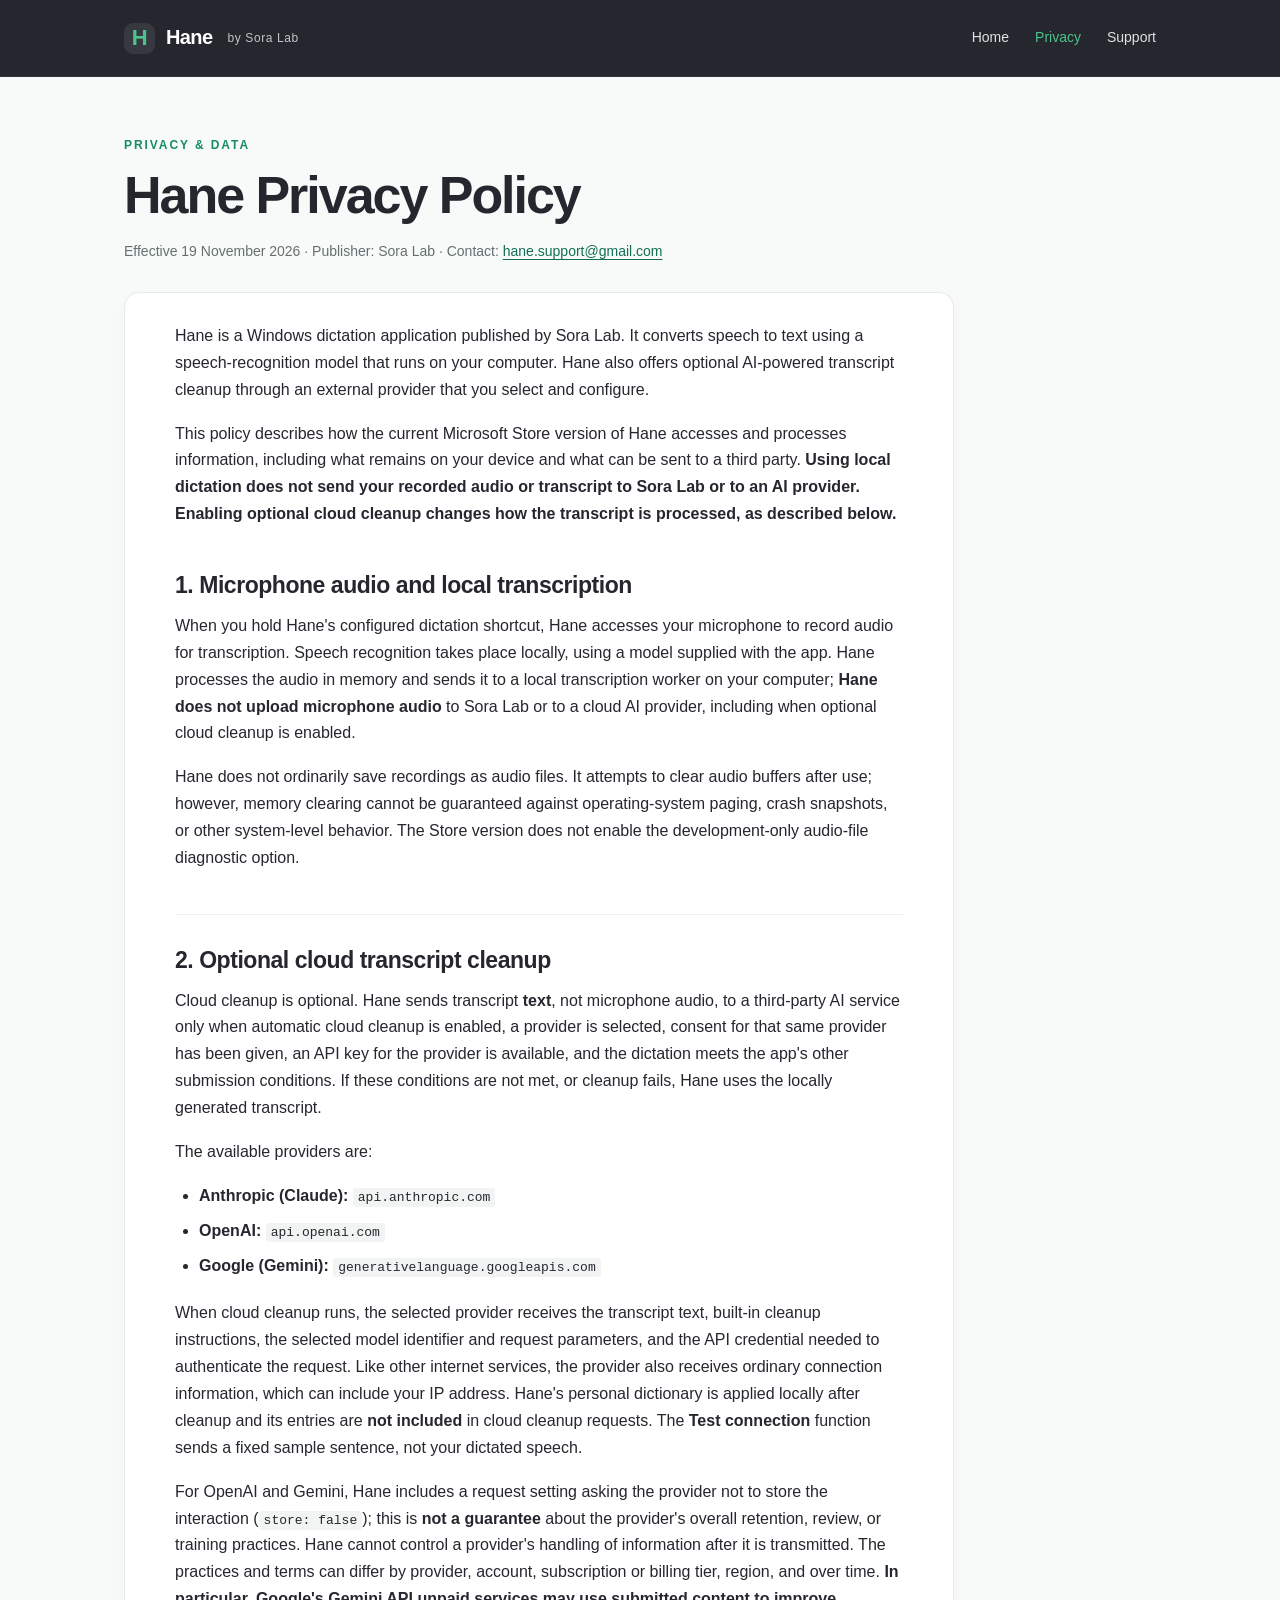
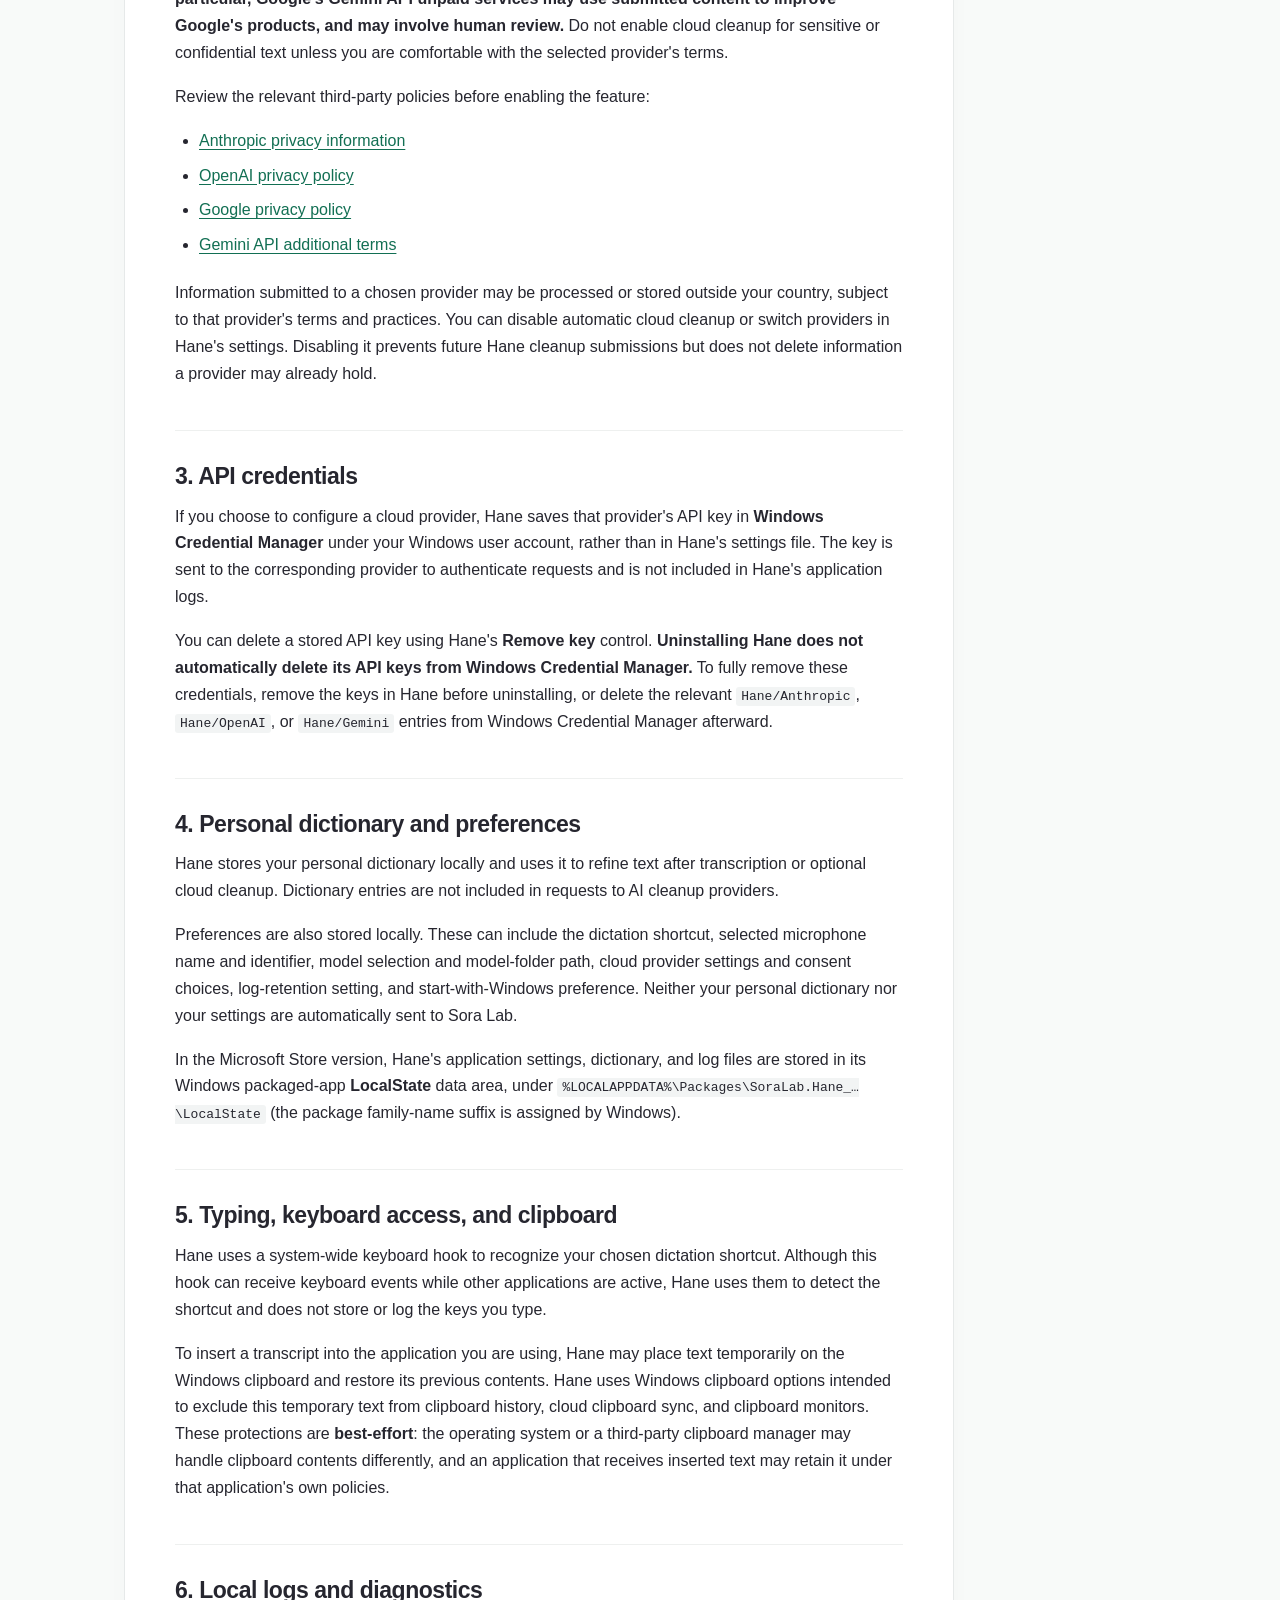
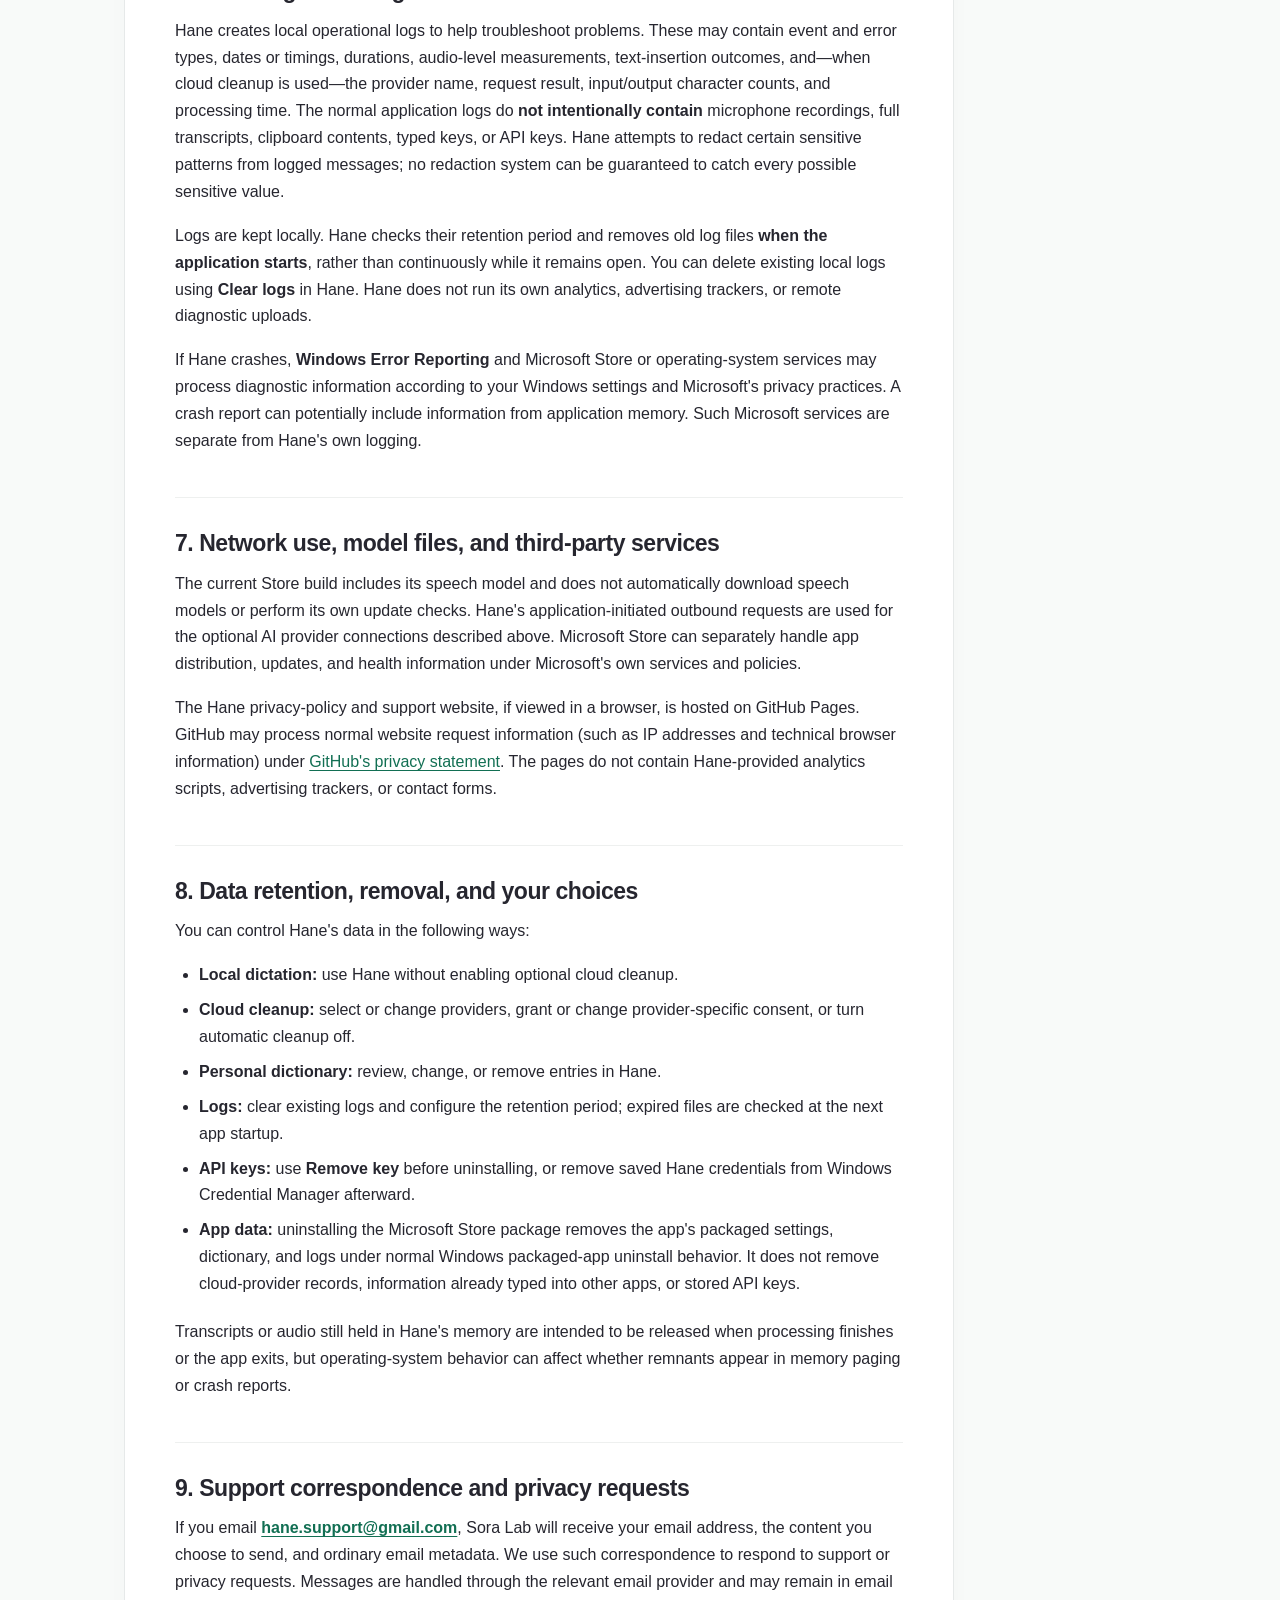
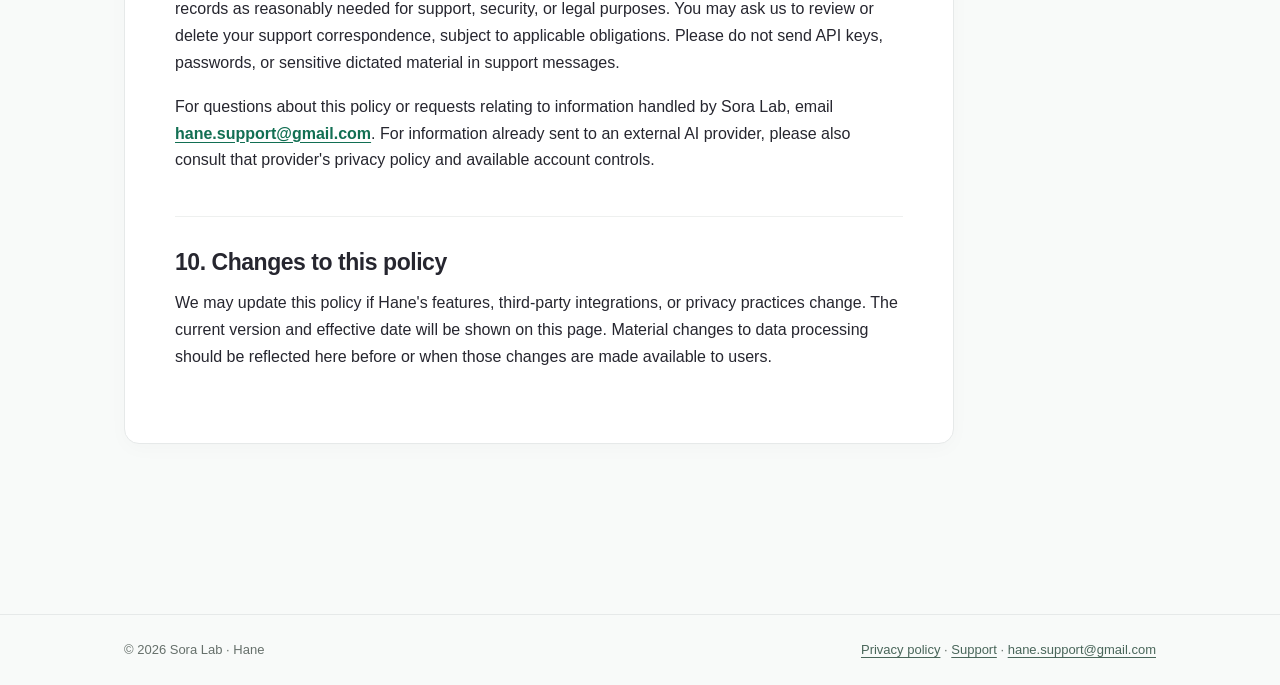
==== privacy.html @ 748e321e "Add files via upload" ====
<!doctype html>
<html lang="en"><head><meta charset="utf-8"><meta name="viewport" content="width=device-width,initial-scale=1"><meta name="description" content="How Hane processes microphone audio, optional cloud cleanup, local data, credentials, diagnostics, and your privacy choices."><meta name="theme-color" content="#26262f"><meta name="color-scheme" content="light"><title>Privacy Policy · Hane by Sora Lab</title><link rel="stylesheet" href="style.css"></head>
<body><a class="sr-only" href="#main" style="position:absolute;left:-10000px">Skip to content</a><header class="site-header"><nav class="nav" aria-label="Main navigation"><a class="brand" href="index.html"><span class="brand-mark" aria-hidden="true">H</span>Hane <span class="brand-sub">by Sora Lab</span></a><div class="links"><a href="index.html" >Home</a><a href="privacy.html" aria-current="page">Privacy</a><a href="support.html" >Support</a></div></nav></header><main class="shell" id="main"><div class="article-header"><div class="eyebrow">Privacy &amp; data</div><h1>Hane Privacy Policy</h1><p class="metadata">Effective 19 November 2026 · Publisher: Sora Lab · Contact: <a href="mailto:hane.support@gmail.com">hane.support@gmail.com</a></p></div><article class="article"><p>Hane is a Windows dictation application published by Sora Lab. It converts speech to text using a speech-recognition model that runs on your computer. Hane also offers optional AI-powered transcript cleanup through an external provider that you select and configure.</p>
<p>This policy describes how the current Microsoft Store version of Hane accesses and processes information, including what remains on your device and what can be sent to a third party. <strong>Using local dictation does not send your recorded audio or transcript to Sora Lab or to an AI provider. Enabling optional cloud cleanup changes how the transcript is processed, as described below.</strong></p>
<h2 id="1-microphone-audio-and-local-transcription">1. Microphone audio and local transcription</h2>
<p>When you hold Hane's configured dictation shortcut, Hane accesses your microphone to record audio for transcription. Speech recognition takes place locally, using a model supplied with the app. Hane processes the audio in memory and sends it to a local transcription worker on your computer; <strong>Hane does not upload microphone audio</strong> to Sora Lab or to a cloud AI provider, including when optional cloud cleanup is enabled.</p>
<p>Hane does not ordinarily save recordings as audio files. It attempts to clear audio buffers after use; however, memory clearing cannot be guaranteed against operating-system paging, crash snapshots, or other system-level behavior. The Store version does not enable the development-only audio-file diagnostic option.</p>
<h2 id="2-optional-cloud-transcript-cleanup">2. Optional cloud transcript cleanup</h2>
<p>Cloud cleanup is optional. Hane sends transcript <strong>text</strong>, not microphone audio, to a third-party AI service only when automatic cloud cleanup is enabled, a provider is selected, consent for that same provider has been given, an API key for the provider is available, and the dictation meets the app's other submission conditions. If these conditions are not met, or cleanup fails, Hane uses the locally generated transcript.</p>
<p>The available providers are:</p>
<ul>
<li><strong>Anthropic (Claude):</strong> <code>api.anthropic.com</code></li>
<li><strong>OpenAI:</strong> <code>api.openai.com</code></li>
<li><strong>Google (Gemini):</strong> <code>generativelanguage.googleapis.com</code></li>
</ul>
<p>When cloud cleanup runs, the selected provider receives the transcript text, built-in cleanup instructions, the selected model identifier and request parameters, and the API credential needed to authenticate the request. Like other internet services, the provider also receives ordinary connection information, which can include your IP address. Hane's personal dictionary is applied locally after cleanup and its entries are <strong>not included</strong> in cloud cleanup requests. The <strong>Test connection</strong> function sends a fixed sample sentence, not your dictated speech.</p>
<p>For OpenAI and Gemini, Hane includes a request setting asking the provider not to store the interaction (<code>store: false</code>); this is <strong>not a guarantee</strong> about the provider's overall retention, review, or training practices. Hane cannot control a provider's handling of information after it is transmitted. The practices and terms can differ by provider, account, subscription or billing tier, region, and over time. <strong>In particular, Google's Gemini API unpaid services may use submitted content to improve Google's products, and may involve human review.</strong> Do not enable cloud cleanup for sensitive or confidential text unless you are comfortable with the selected provider's terms.</p>
<p>Review the relevant third-party policies before enabling the feature:</p>
<ul>
<li><a href="https://www.anthropic.com/legal/privacy">Anthropic privacy information</a></li>
<li><a href="https://openai.com/policies/privacy-policy/">OpenAI privacy policy</a></li>
<li><a href="https://policies.google.com/privacy">Google privacy policy</a></li>
<li><a href="https://ai.google.dev/gemini-api/terms">Gemini API additional terms</a></li>
</ul>
<p>Information submitted to a chosen provider may be processed or stored outside your country, subject to that provider's terms and practices. You can disable automatic cloud cleanup or switch providers in Hane's settings. Disabling it prevents future Hane cleanup submissions but does not delete information a provider may already hold.</p>
<h2 id="3-api-credentials">3. API credentials</h2>
<p>If you choose to configure a cloud provider, Hane saves that provider's API key in <strong>Windows Credential Manager</strong> under your Windows user account, rather than in Hane's settings file. The key is sent to the corresponding provider to authenticate requests and is not included in Hane's application logs.</p>
<p>You can delete a stored API key using Hane's <strong>Remove key</strong> control. <strong>Uninstalling Hane does not automatically delete its API keys from Windows Credential Manager.</strong> To fully remove these credentials, remove the keys in Hane before uninstalling, or delete the relevant <code>Hane/Anthropic</code>, <code>Hane/OpenAI</code>, or <code>Hane/Gemini</code> entries from Windows Credential Manager afterward.</p>
<h2 id="4-personal-dictionary-and-preferences">4. Personal dictionary and preferences</h2>
<p>Hane stores your personal dictionary locally and uses it to refine text after transcription or optional cloud cleanup. Dictionary entries are not included in requests to AI cleanup providers.</p>
<p>Preferences are also stored locally. These can include the dictation shortcut, selected microphone name and identifier, model selection and model-folder path, cloud provider settings and consent choices, log-retention setting, and start-with-Windows preference. Neither your personal dictionary nor your settings are automatically sent to Sora Lab.</p>
<p>In the Microsoft Store version, Hane's application settings, dictionary, and log files are stored in its Windows packaged-app <strong>LocalState</strong> data area, under <code>%LOCALAPPDATA%\Packages\SoraLab.Hane_…\LocalState</code> (the package family-name suffix is assigned by Windows).</p>
<h2 id="5-typing-keyboard-access-and-clipboard">5. Typing, keyboard access, and clipboard</h2>
<p>Hane uses a system-wide keyboard hook to recognize your chosen dictation shortcut. Although this hook can receive keyboard events while other applications are active, Hane uses them to detect the shortcut and does not store or log the keys you type.</p>
<p>To insert a transcript into the application you are using, Hane may place text temporarily on the Windows clipboard and restore its previous contents. Hane uses Windows clipboard options intended to exclude this temporary text from clipboard history, cloud clipboard sync, and clipboard monitors. These protections are <strong>best-effort</strong>: the operating system or a third-party clipboard manager may handle clipboard contents differently, and an application that receives inserted text may retain it under that application's own policies.</p>
<h2 id="6-local-logs-and-diagnostics">6. Local logs and diagnostics</h2>
<p>Hane creates local operational logs to help troubleshoot problems. These may contain event and error types, dates or timings, durations, audio-level measurements, text-insertion outcomes, and—when cloud cleanup is used—the provider name, request result, input/output character counts, and processing time. The normal application logs do <strong>not intentionally contain</strong> microphone recordings, full transcripts, clipboard contents, typed keys, or API keys. Hane attempts to redact certain sensitive patterns from logged messages; no redaction system can be guaranteed to catch every possible sensitive value.</p>
<p>Logs are kept locally. Hane checks their retention period and removes old log files <strong>when the application starts</strong>, rather than continuously while it remains open. You can delete existing local logs using <strong>Clear logs</strong> in Hane. Hane does not run its own analytics, advertising trackers, or remote diagnostic uploads.</p>
<p>If Hane crashes, <strong>Windows Error Reporting</strong> and Microsoft Store or operating-system services may process diagnostic information according to your Windows settings and Microsoft's privacy practices. A crash report can potentially include information from application memory. Such Microsoft services are separate from Hane's own logging.</p>
<h2 id="7-network-use-model-files-and-third-party-services">7. Network use, model files, and third-party services</h2>
<p>The current Store build includes its speech model and does not automatically download speech models or perform its own update checks. Hane's application-initiated outbound requests are used for the optional AI provider connections described above. Microsoft Store can separately handle app distribution, updates, and health information under Microsoft's own services and policies.</p>
<p>The Hane privacy-policy and support website, if viewed in a browser, is hosted on GitHub Pages. GitHub may process normal website request information (such as IP addresses and technical browser information) under <a href="https://docs.github.com/en/site-policy/privacy-policies/github-general-privacy-statement">GitHub's privacy statement</a>. The pages do not contain Hane-provided analytics scripts, advertising trackers, or contact forms.</p>
<h2 id="8-data-retention-removal-and-your-choices">8. Data retention, removal, and your choices</h2>
<p>You can control Hane's data in the following ways:</p>
<ul>
<li><strong>Local dictation:</strong> use Hane without enabling optional cloud cleanup.</li>
<li><strong>Cloud cleanup:</strong> select or change providers, grant or change provider-specific consent, or turn automatic cleanup off.</li>
<li><strong>Personal dictionary:</strong> review, change, or remove entries in Hane.</li>
<li><strong>Logs:</strong> clear existing logs and configure the retention period; expired files are checked at the next app startup.</li>
<li><strong>API keys:</strong> use <strong>Remove key</strong> before uninstalling, or remove saved Hane credentials from Windows Credential Manager afterward.</li>
<li><strong>App data:</strong> uninstalling the Microsoft Store package removes the app's packaged settings, dictionary, and logs under normal Windows packaged-app uninstall behavior. It does not remove cloud-provider records, information already typed into other apps, or stored API keys.</li>
</ul>
<p>Transcripts or audio still held in Hane's memory are intended to be released when processing finishes or the app exits, but operating-system behavior can affect whether remnants appear in memory paging or crash reports.</p>
<h2 id="9-support-correspondence-and-privacy-requests">9. Support correspondence and privacy requests</h2>
<p>If you email <strong><a href="mailto:hane.support@gmail.com">hane.support@gmail.com</a></strong>, Sora Lab will receive your email address, the content you choose to send, and ordinary email metadata. We use such correspondence to respond to support or privacy requests. Messages are handled through the relevant email provider and may remain in email records as reasonably needed for support, security, or legal purposes. You may ask us to review or delete your support correspondence, subject to applicable obligations. Please do not send API keys, passwords, or sensitive dictated material in support messages.</p>
<p>For questions about this policy or requests relating to information handled by Sora Lab, email <strong><a href="mailto:hane.support@gmail.com">hane.support@gmail.com</a></strong>. For information already sent to an external AI provider, please also consult that provider's privacy policy and available account controls.</p>
<h2 id="10-changes-to-this-policy">10. Changes to this policy</h2>
<p>We may update this policy if Hane's features, third-party integrations, or privacy practices change. The current version and effective date will be shown on this page. Material changes to data processing should be reflected here before or when those changes are made available to users.</p>
</article></main><footer class="footer"><div class="footer-inner"><span>© 2026 Sora Lab · Hane</span><span><a href="privacy.html">Privacy policy</a> · <a href="support.html">Support</a> · <a href="mailto:hane.support@gmail.com">hane.support@gmail.com</a></span></div></footer></body></html>
---- style.css ----
:root{color-scheme:light;--ink:#26262f;--muted:#626571;--line:#e6e9e9;--accent:#208b66;--mint:#4cc38a;--bg:#f8faf9;--panel:#ffffff}
*{box-sizing:border-box}html{scroll-behavior:smooth}body{margin:0;color:var(--ink);background:var(--bg);font:16px/1.68 -apple-system,BlinkMacSystemFont,"Segoe UI",Roboto,Arial,sans-serif;-webkit-font-smoothing:antialiased}
a{color:#126f53;text-underline-offset:3px}a:hover{color:#064d39}a:focus-visible{outline:3px solid #59c99b;outline-offset:4px;border-radius:3px}
.site-header{background:#26262f;color:white;border-bottom:1px solid #343440}.nav{max-width:1080px;margin:auto;min-height:76px;padding:12px 24px;display:flex;align-items:center;justify-content:space-between;gap:24px;flex-wrap:wrap}.brand{color:#fff;text-decoration:none;font-size:20px;font-weight:760;letter-spacing:-.03em;display:flex;align-items:center;gap:11px}.brand-mark{height:31px;width:31px;border-radius:9px;background:#373940;display:grid;place-items:center;color:#4cc38a;font-size:22px;font-weight:800;line-height:1}.brand-sub{color:#bfc6c5;font-size:12px;font-weight:500;letter-spacing:.05em;margin-left:4px}.links{display:flex;gap:26px;align-items:center;font-size:14px}.links a{color:#dce4df;text-decoration:none}.links a:hover,.links a[aria-current=page]{color:#4cc38a}.shell{max-width:1080px;margin:0 auto;padding:58px 24px 90px}.hero{padding:34px 0 40px;max-width:800px}.eyebrow{font-weight:730;font-size:12px;letter-spacing:.16em;text-transform:uppercase;color:#188c63}.hero h1{font-size:clamp(40px,7vw,68px);line-height:1.1;letter-spacing:-.048em;margin:13px 0 18px}.hero p{color:var(--muted);font-size:clamp(16px,2.2vw,20px);margin:0;max-width:660px}.panels{display:grid;grid-template-columns:repeat(2,minmax(0,1fr));gap:17px;margin:20px 0}.panel{background:white;border:1px solid var(--line);border-radius:16px;padding:27px;box-shadow:0 4px 14px rgba(20,31,26,.025)}.panel h2{font-size:21px;letter-spacing:-.02em;margin:0 0 12px}.panel p{margin:0 0 18px;color:var(--muted)}.panel a{font-weight:650}.tag{display:inline-flex;border:1px solid #ceede0;border-radius:6px;color:#096044;padding:5px 10px;font-size:12px;letter-spacing:.03em;font-weight:650;background:#edfaf3}.article-header{max-width:820px;margin-bottom:22px}.article-header h1{font-size:clamp(34px,5.3vw,52px);line-height:1.14;letter-spacing:-.039em;margin:11px 0 15px}.article-header .metadata{font-size:14px;color:#666f70;margin:0 0 28px}.article{max-width:830px;background:white;padding:30px clamp(20px,5vw,50px) 55px;border:1px solid var(--line);border-radius:15px;box-shadow:0 5px 20px rgba(21,32,26,.025);overflow-wrap:anywhere}.article h1{display:none}.article h2{scroll-margin-top:26px;font-size:23px;letter-spacing:-.02em;line-height:1.34;margin:42px 0 12px;border-top:1px solid #eef0ef;padding-top:30px}.article h2:first-of-type{border:0;padding-top:0}.article p{margin:0 0 17px}.article ul{padding-left:24px;margin:10px 0 21px}.article li{margin-bottom:8px}.article code{padding:2px 5px;background:#f2f4f4;border-radius:3px;font:13px/1.5 Consolas,monospace}.article strong{font-weight:720}.intro-card{background:#f1f9f4;border-left:3px solid #4cc38a;padding:16px 20px;border-radius:4px;margin:20px 0 28px;color:#284738}.footer{border-top:1px solid var(--line);font-size:13px;color:#66706b;margin-top:80px}.footer-inner{max-width:1080px;margin:auto;padding:24px;display:flex;gap:20px;justify-content:space-between;flex-wrap:wrap}.footer a{color:#49665a}code{overflow-wrap:anywhere}
@media(max-width:650px){.nav{gap:12px;padding:18px}.links{gap:16px}.shell{padding:32px 16px 60px}.hero{padding:18px 0 26px}.panels{grid-template-columns:1fr}.panel{padding:22px}.article{padding:25px 19px 38px}.article h2{font-size:21px}.brand-sub{display:none}}
@media(prefers-reduced-motion:reduce){html{scroll-behavior:auto}}
@media print{.site-header,.footer{display:none}.shell{padding:0}.article{border:0;box-shadow:none;padding:0}.article h1{display:block}}
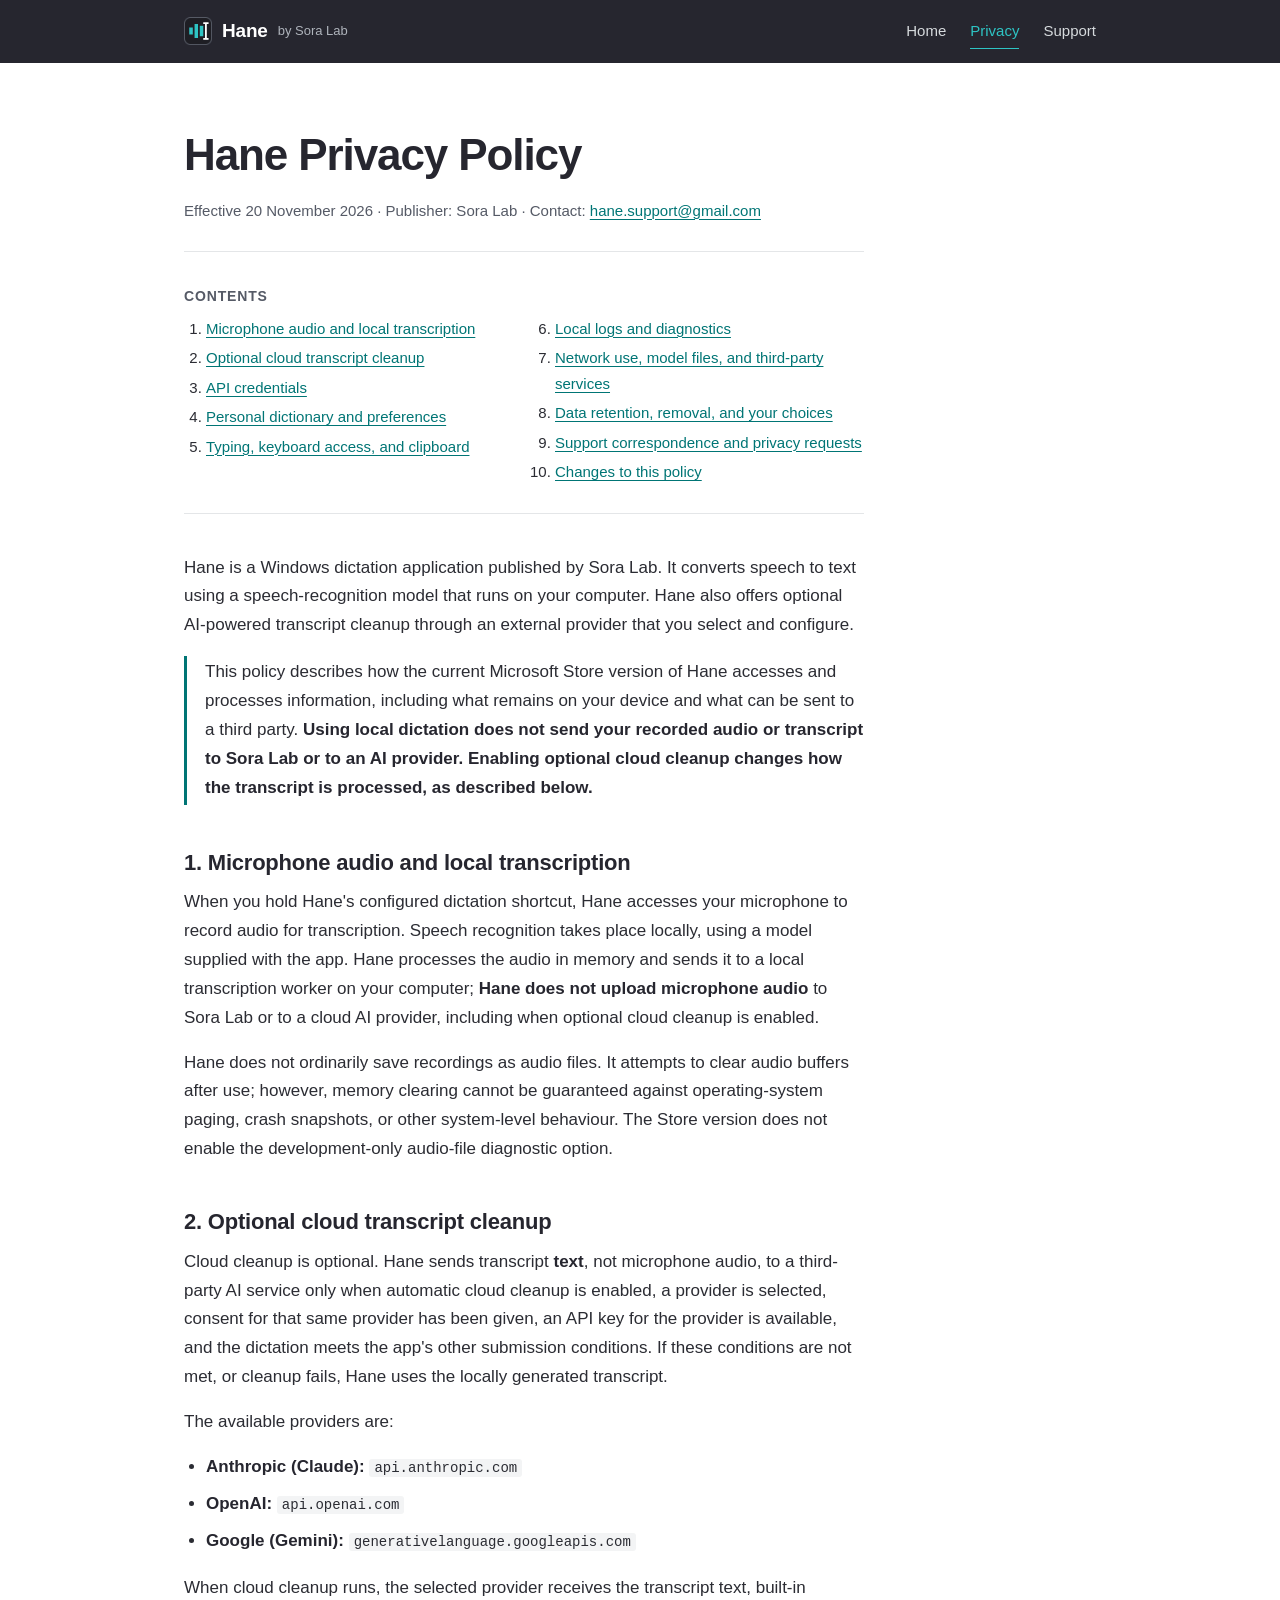
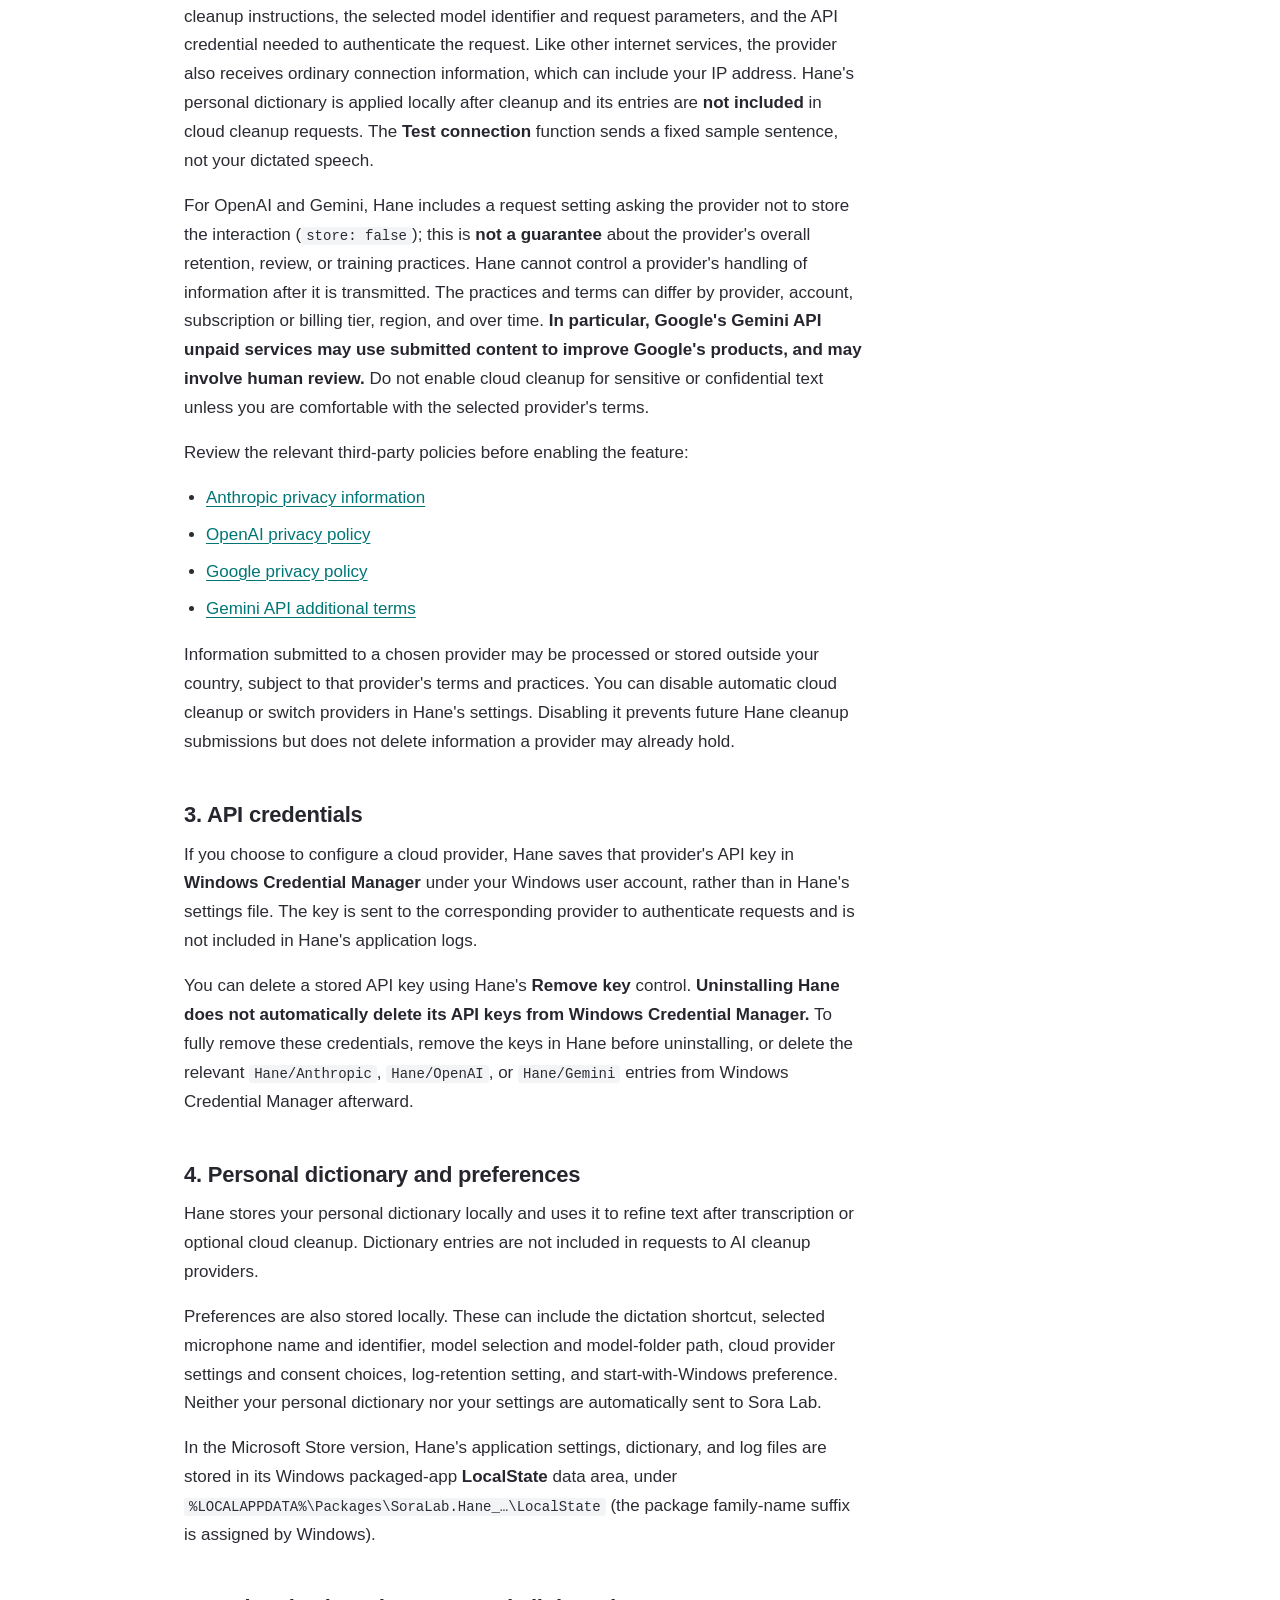
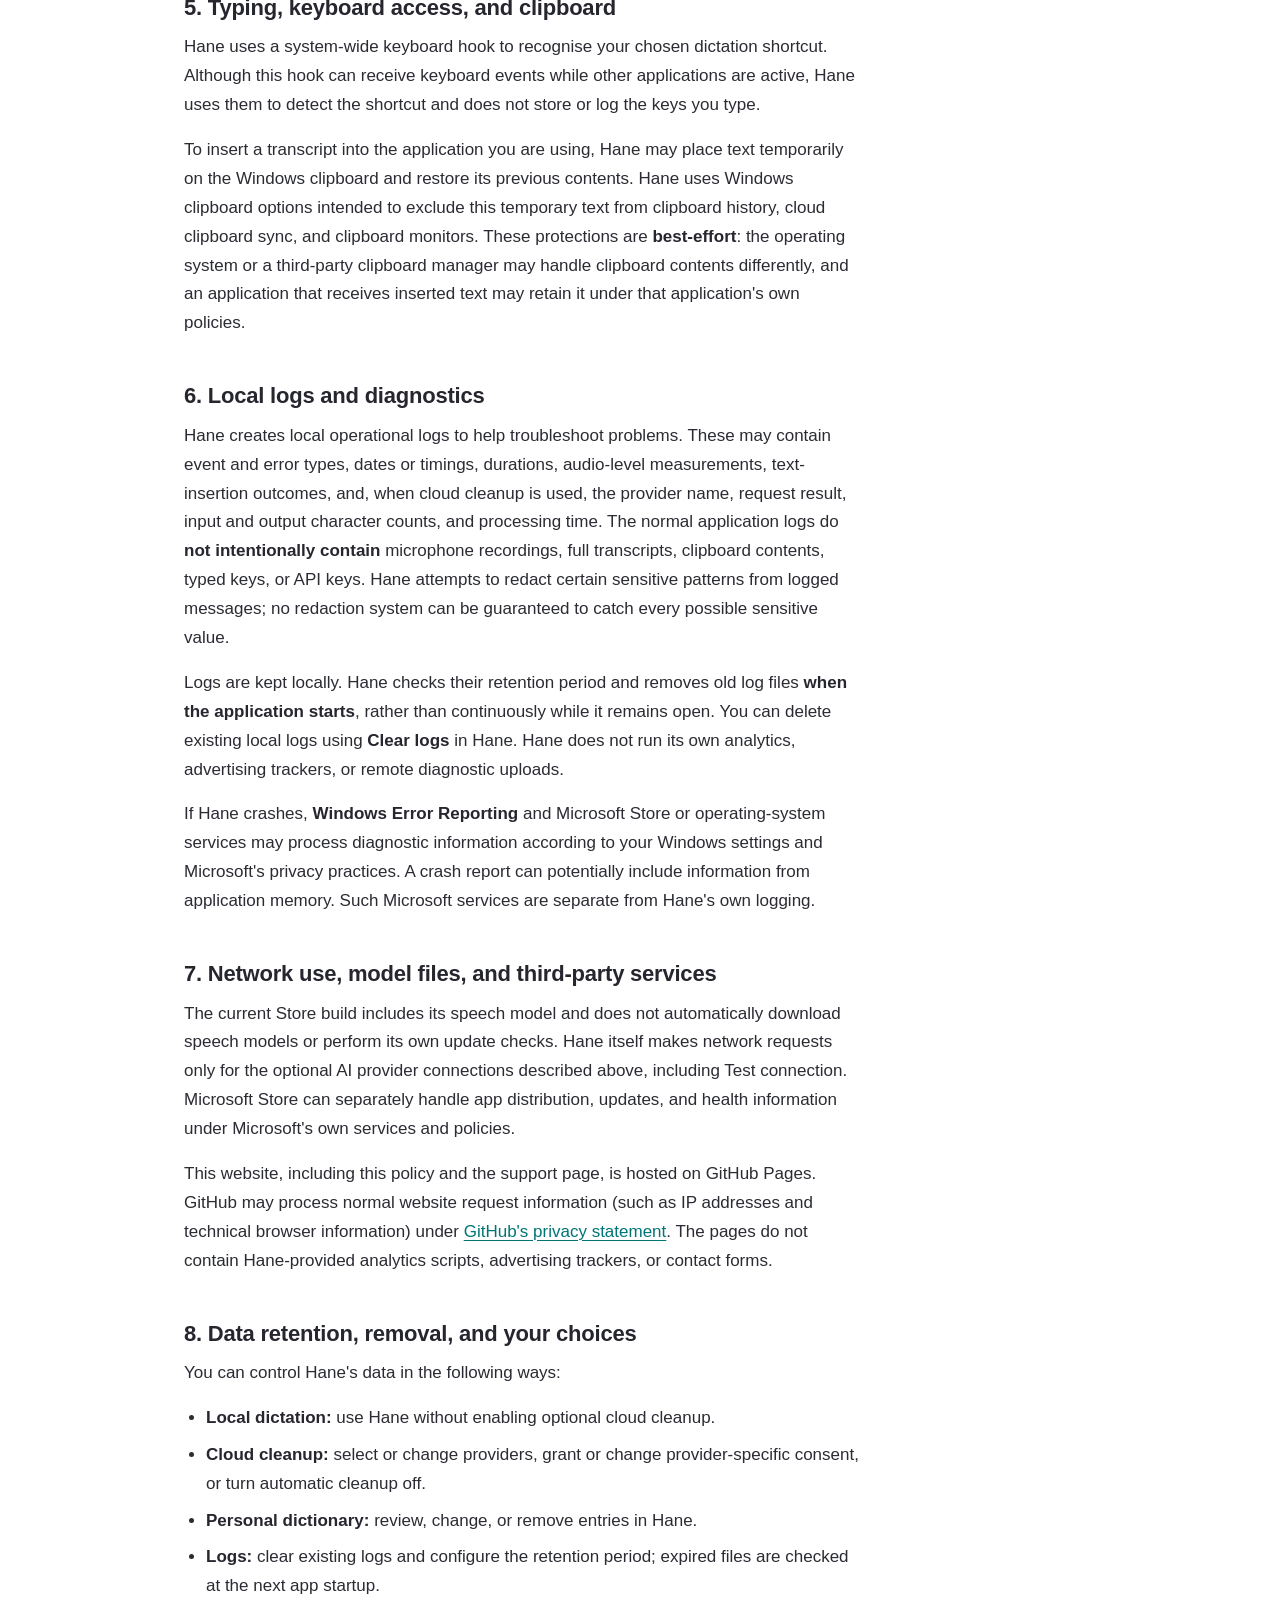
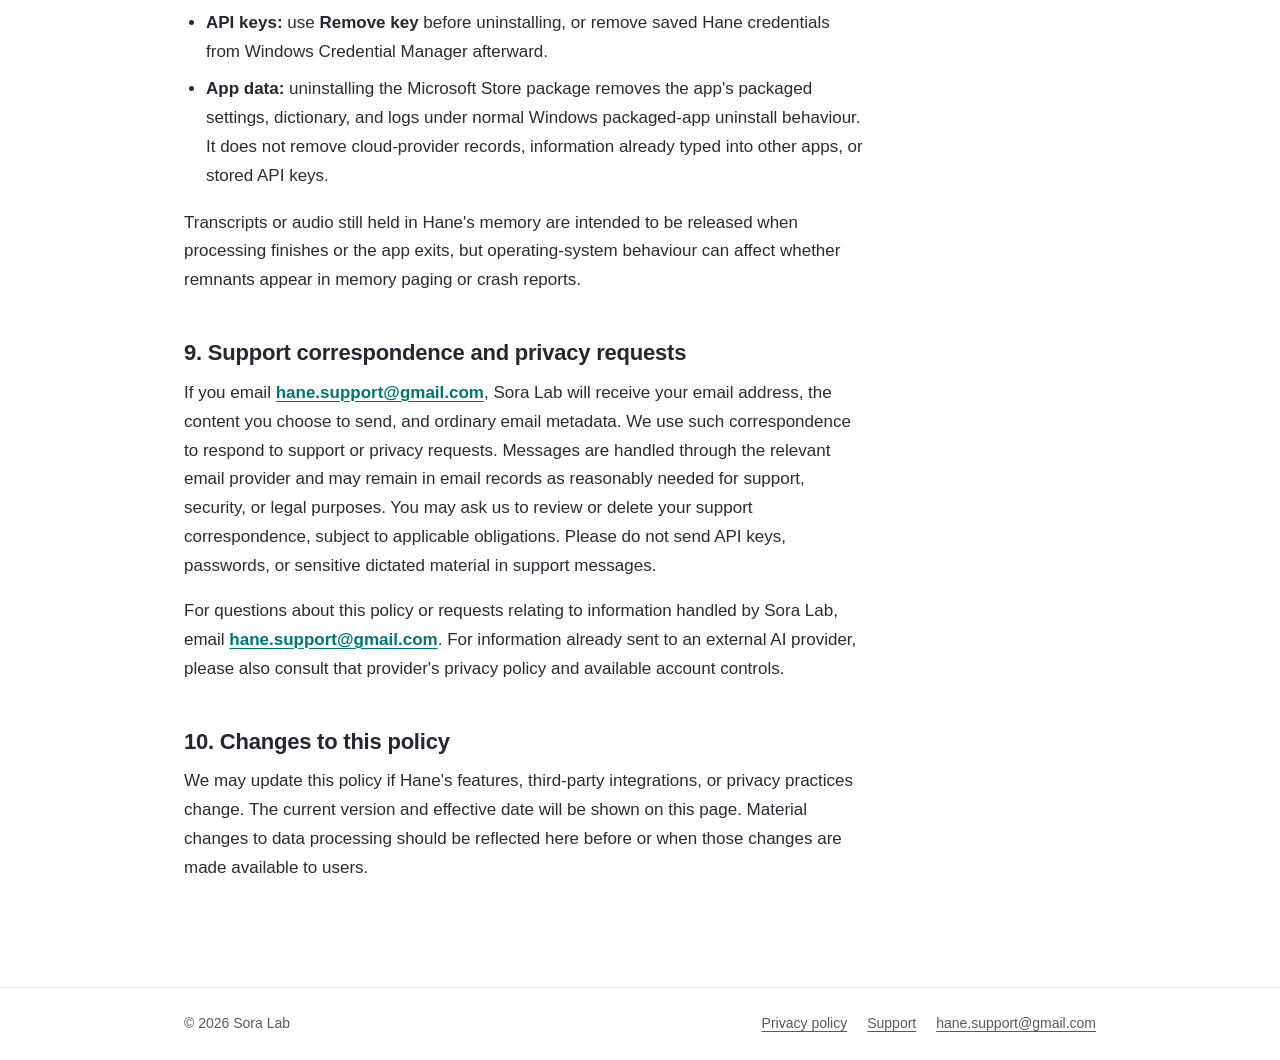
==== commit d9bfd7bc: "Polish site design and copy; use Hane's app icon Replace the card layout with plain pages in Hane's " ====
--- a/privacy.html
+++ b/privacy.html
@@ -1,10 +1,56 @@
 <!doctype html>
-<html lang="en"><head><meta charset="utf-8"><meta name="viewport" content="width=device-width,initial-scale=1"><meta name="description" content="How Hane processes microphone audio, optional cloud cleanup, local data, credentials, diagnostics, and your privacy choices."><meta name="theme-color" content="#26262f"><meta name="color-scheme" content="light"><title>Privacy Policy · Hane by Sora Lab</title><link rel="stylesheet" href="style.css"></head>
-<body><a class="sr-only" href="#main" style="position:absolute;left:-10000px">Skip to content</a><header class="site-header"><nav class="nav" aria-label="Main navigation"><a class="brand" href="index.html"><span class="brand-mark" aria-hidden="true">H</span>Hane <span class="brand-sub">by Sora Lab</span></a><div class="links"><a href="index.html" >Home</a><a href="privacy.html" aria-current="page">Privacy</a><a href="support.html" >Support</a></div></nav></header><main class="shell" id="main"><div class="article-header"><div class="eyebrow">Privacy &amp; data</div><h1>Hane Privacy Policy</h1><p class="metadata">Effective 19 November 2026 · Publisher: Sora Lab · Contact: <a href="mailto:hane.support@gmail.com">hane.support@gmail.com</a></p></div><article class="article"><p>Hane is a Windows dictation application published by Sora Lab. It converts speech to text using a speech-recognition model that runs on your computer. Hane also offers optional AI-powered transcript cleanup through an external provider that you select and configure.</p>
-<p>This policy describes how the current Microsoft Store version of Hane accesses and processes information, including what remains on your device and what can be sent to a third party. <strong>Using local dictation does not send your recorded audio or transcript to Sora Lab or to an AI provider. Enabling optional cloud cleanup changes how the transcript is processed, as described below.</strong></p>
+<html lang="en">
+<head>
+<meta charset="utf-8">
+<meta name="viewport" content="width=device-width, initial-scale=1">
+<meta name="description" content="How Hane handles microphone audio, optional cloud cleanup, local data, API keys, diagnostics and your privacy choices.">
+<meta name="theme-color" content="#26262f">
+<title>Privacy Policy · Hane by Sora Lab</title>
+<link rel="icon" href="favicon.ico">
+<link rel="stylesheet" href="style.css">
+</head>
+<body>
+<a class="skip-link" href="#main">Skip to content</a>
+<header class="site-header">
+  <nav class="nav" aria-label="Main">
+    <a class="brand" href="index.html"><img src="hane-mark-32.png" srcset="hane-mark-32.png 1x, hane-mark-64.png 2x" width="28" height="28" alt="">Hane <span class="brand-sub">by Sora Lab</span></a>
+    <div class="links">
+      <a href="index.html">Home</a>
+      <a href="privacy.html" aria-current="page">Privacy</a>
+      <a href="support.html">Support</a>
+    </div>
+  </nav>
+</header>
+
+<main class="page" id="main">
+  <div class="measure">
+    <div class="article-head">
+      <h1>Hane Privacy Policy</h1>
+      <p class="meta">Effective 20 November 2026 · Publisher: Sora Lab · Contact: <a href="mailto:hane.support@gmail.com">hane.support@gmail.com</a></p>
+    </div>
+
+    <nav class="contents" aria-labelledby="contents-title">
+      <h2 id="contents-title">Contents</h2>
+      <ol>
+        <li><a href="#1-microphone-audio-and-local-transcription">Microphone audio and local transcription</a></li>
+        <li><a href="#2-optional-cloud-transcript-cleanup">Optional cloud transcript cleanup</a></li>
+        <li><a href="#3-api-credentials">API credentials</a></li>
+        <li><a href="#4-personal-dictionary-and-preferences">Personal dictionary and preferences</a></li>
+        <li><a href="#5-typing-keyboard-access-and-clipboard">Typing, keyboard access, and clipboard</a></li>
+        <li><a href="#6-local-logs-and-diagnostics">Local logs and diagnostics</a></li>
+        <li><a href="#7-network-use-model-files-and-third-party-services">Network use, model files, and third-party services</a></li>
+        <li><a href="#8-data-retention-removal-and-your-choices">Data retention, removal, and your choices</a></li>
+        <li><a href="#9-support-correspondence-and-privacy-requests">Support correspondence and privacy requests</a></li>
+        <li><a href="#10-changes-to-this-policy">Changes to this policy</a></li>
+      </ol>
+    </nav>
+
+    <article class="article">
+<p>Hane is a Windows dictation application published by Sora Lab. It converts speech to text using a speech-recognition model that runs on your computer. Hane also offers optional AI-powered transcript cleanup through an external provider that you select and configure.</p>
+<div class="summary"><p>This policy describes how the current Microsoft Store version of Hane accesses and processes information, including what remains on your device and what can be sent to a third party. <strong>Using local dictation does not send your recorded audio or transcript to Sora Lab or to an AI provider. Enabling optional cloud cleanup changes how the transcript is processed, as described below.</strong></p></div>
 <h2 id="1-microphone-audio-and-local-transcription">1. Microphone audio and local transcription</h2>
 <p>When you hold Hane's configured dictation shortcut, Hane accesses your microphone to record audio for transcription. Speech recognition takes place locally, using a model supplied with the app. Hane processes the audio in memory and sends it to a local transcription worker on your computer; <strong>Hane does not upload microphone audio</strong> to Sora Lab or to a cloud AI provider, including when optional cloud cleanup is enabled.</p>
-<p>Hane does not ordinarily save recordings as audio files. It attempts to clear audio buffers after use; however, memory clearing cannot be guaranteed against operating-system paging, crash snapshots, or other system-level behavior. The Store version does not enable the development-only audio-file diagnostic option.</p>
+<p>Hane does not ordinarily save recordings as audio files. It attempts to clear audio buffers after use; however, memory clearing cannot be guaranteed against operating-system paging, crash snapshots, or other system-level behaviour. The Store version does not enable the development-only audio-file diagnostic option.</p>
 <h2 id="2-optional-cloud-transcript-cleanup">2. Optional cloud transcript cleanup</h2>
 <p>Cloud cleanup is optional. Hane sends transcript <strong>text</strong>, not microphone audio, to a third-party AI service only when automatic cloud cleanup is enabled, a provider is selected, consent for that same provider has been given, an API key for the provider is available, and the dictation meets the app's other submission conditions. If these conditions are not met, or cleanup fails, Hane uses the locally generated transcript.</p>
 <p>The available providers are:</p>
@@ -31,15 +77,15 @@
 <p>Preferences are also stored locally. These can include the dictation shortcut, selected microphone name and identifier, model selection and model-folder path, cloud provider settings and consent choices, log-retention setting, and start-with-Windows preference. Neither your personal dictionary nor your settings are automatically sent to Sora Lab.</p>
 <p>In the Microsoft Store version, Hane's application settings, dictionary, and log files are stored in its Windows packaged-app <strong>LocalState</strong> data area, under <code>%LOCALAPPDATA%\Packages\SoraLab.Hane_…\LocalState</code> (the package family-name suffix is assigned by Windows).</p>
 <h2 id="5-typing-keyboard-access-and-clipboard">5. Typing, keyboard access, and clipboard</h2>
-<p>Hane uses a system-wide keyboard hook to recognize your chosen dictation shortcut. Although this hook can receive keyboard events while other applications are active, Hane uses them to detect the shortcut and does not store or log the keys you type.</p>
+<p>Hane uses a system-wide keyboard hook to recognise your chosen dictation shortcut. Although this hook can receive keyboard events while other applications are active, Hane uses them to detect the shortcut and does not store or log the keys you type.</p>
 <p>To insert a transcript into the application you are using, Hane may place text temporarily on the Windows clipboard and restore its previous contents. Hane uses Windows clipboard options intended to exclude this temporary text from clipboard history, cloud clipboard sync, and clipboard monitors. These protections are <strong>best-effort</strong>: the operating system or a third-party clipboard manager may handle clipboard contents differently, and an application that receives inserted text may retain it under that application's own policies.</p>
 <h2 id="6-local-logs-and-diagnostics">6. Local logs and diagnostics</h2>
-<p>Hane creates local operational logs to help troubleshoot problems. These may contain event and error types, dates or timings, durations, audio-level measurements, text-insertion outcomes, and—when cloud cleanup is used—the provider name, request result, input/output character counts, and processing time. The normal application logs do <strong>not intentionally contain</strong> microphone recordings, full transcripts, clipboard contents, typed keys, or API keys. Hane attempts to redact certain sensitive patterns from logged messages; no redaction system can be guaranteed to catch every possible sensitive value.</p>
+<p>Hane creates local operational logs to help troubleshoot problems. These may contain event and error types, dates or timings, durations, audio-level measurements, text-insertion outcomes, and, when cloud cleanup is used, the provider name, request result, input and output character counts, and processing time. The normal application logs do <strong>not intentionally contain</strong> microphone recordings, full transcripts, clipboard contents, typed keys, or API keys. Hane attempts to redact certain sensitive patterns from logged messages; no redaction system can be guaranteed to catch every possible sensitive value.</p>
 <p>Logs are kept locally. Hane checks their retention period and removes old log files <strong>when the application starts</strong>, rather than continuously while it remains open. You can delete existing local logs using <strong>Clear logs</strong> in Hane. Hane does not run its own analytics, advertising trackers, or remote diagnostic uploads.</p>
 <p>If Hane crashes, <strong>Windows Error Reporting</strong> and Microsoft Store or operating-system services may process diagnostic information according to your Windows settings and Microsoft's privacy practices. A crash report can potentially include information from application memory. Such Microsoft services are separate from Hane's own logging.</p>
 <h2 id="7-network-use-model-files-and-third-party-services">7. Network use, model files, and third-party services</h2>
-<p>The current Store build includes its speech model and does not automatically download speech models or perform its own update checks. Hane's application-initiated outbound requests are used for the optional AI provider connections described above. Microsoft Store can separately handle app distribution, updates, and health information under Microsoft's own services and policies.</p>
-<p>The Hane privacy-policy and support website, if viewed in a browser, is hosted on GitHub Pages. GitHub may process normal website request information (such as IP addresses and technical browser information) under <a href="https://docs.github.com/en/site-policy/privacy-policies/github-general-privacy-statement">GitHub's privacy statement</a>. The pages do not contain Hane-provided analytics scripts, advertising trackers, or contact forms.</p>
+<p>The current Store build includes its speech model and does not automatically download speech models or perform its own update checks. Hane itself makes network requests only for the optional AI provider connections described above, including Test connection. Microsoft Store can separately handle app distribution, updates, and health information under Microsoft's own services and policies.</p>
+<p>This website, including this policy and the support page, is hosted on GitHub Pages. GitHub may process normal website request information (such as IP addresses and technical browser information) under <a href="https://docs.github.com/en/site-policy/privacy-policies/github-general-privacy-statement">GitHub's privacy statement</a>. The pages do not contain Hane-provided analytics scripts, advertising trackers, or contact forms.</p>
 <h2 id="8-data-retention-removal-and-your-choices">8. Data retention, removal, and your choices</h2>
 <p>You can control Hane's data in the following ways:</p>
 <ul>
@@ -48,12 +94,27 @@
 <li><strong>Personal dictionary:</strong> review, change, or remove entries in Hane.</li>
 <li><strong>Logs:</strong> clear existing logs and configure the retention period; expired files are checked at the next app startup.</li>
 <li><strong>API keys:</strong> use <strong>Remove key</strong> before uninstalling, or remove saved Hane credentials from Windows Credential Manager afterward.</li>
-<li><strong>App data:</strong> uninstalling the Microsoft Store package removes the app's packaged settings, dictionary, and logs under normal Windows packaged-app uninstall behavior. It does not remove cloud-provider records, information already typed into other apps, or stored API keys.</li>
+<li><strong>App data:</strong> uninstalling the Microsoft Store package removes the app's packaged settings, dictionary, and logs under normal Windows packaged-app uninstall behaviour. It does not remove cloud-provider records, information already typed into other apps, or stored API keys.</li>
 </ul>
-<p>Transcripts or audio still held in Hane's memory are intended to be released when processing finishes or the app exits, but operating-system behavior can affect whether remnants appear in memory paging or crash reports.</p>
+<p>Transcripts or audio still held in Hane's memory are intended to be released when processing finishes or the app exits, but operating-system behaviour can affect whether remnants appear in memory paging or crash reports.</p>
 <h2 id="9-support-correspondence-and-privacy-requests">9. Support correspondence and privacy requests</h2>
 <p>If you email <strong><a href="mailto:hane.support@gmail.com">hane.support@gmail.com</a></strong>, Sora Lab will receive your email address, the content you choose to send, and ordinary email metadata. We use such correspondence to respond to support or privacy requests. Messages are handled through the relevant email provider and may remain in email records as reasonably needed for support, security, or legal purposes. You may ask us to review or delete your support correspondence, subject to applicable obligations. Please do not send API keys, passwords, or sensitive dictated material in support messages.</p>
 <p>For questions about this policy or requests relating to information handled by Sora Lab, email <strong><a href="mailto:hane.support@gmail.com">hane.support@gmail.com</a></strong>. For information already sent to an external AI provider, please also consult that provider's privacy policy and available account controls.</p>
 <h2 id="10-changes-to-this-policy">10. Changes to this policy</h2>
 <p>We may update this policy if Hane's features, third-party integrations, or privacy practices change. The current version and effective date will be shown on this page. Material changes to data processing should be reflected here before or when those changes are made available to users.</p>
-</article></main><footer class="footer"><div class="footer-inner"><span>© 2026 Sora Lab · Hane</span><span><a href="privacy.html">Privacy policy</a> · <a href="support.html">Support</a> · <a href="mailto:hane.support@gmail.com">hane.support@gmail.com</a></span></div></footer></body></html>+    </article>
+  </div>
+</main>
+
+<footer class="footer">
+  <div class="footer-inner">
+    <span>© 2026 Sora Lab</span>
+    <nav aria-label="Footer">
+      <a href="privacy.html">Privacy policy</a>
+      <a href="support.html">Support</a>
+      <a href="mailto:hane.support@gmail.com">hane.support@gmail.com</a>
+    </nav>
+  </div>
+</footer>
+</body>
+</html>
--- a/style.css
+++ b/style.css
@@ -1,7 +1,129 @@
-:root{color-scheme:light;--ink:#26262f;--muted:#626571;--line:#e6e9e9;--accent:#208b66;--mint:#4cc38a;--bg:#f8faf9;--panel:#ffffff}
-*{box-sizing:border-box}html{scroll-behavior:smooth}body{margin:0;color:var(--ink);background:var(--bg);font:16px/1.68 -apple-system,BlinkMacSystemFont,"Segoe UI",Roboto,Arial,sans-serif;-webkit-font-smoothing:antialiased}
-a{color:#126f53;text-underline-offset:3px}a:hover{color:#064d39}a:focus-visible{outline:3px solid #59c99b;outline-offset:4px;border-radius:3px}
-.site-header{background:#26262f;color:white;border-bottom:1px solid #343440}.nav{max-width:1080px;margin:auto;min-height:76px;padding:12px 24px;display:flex;align-items:center;justify-content:space-between;gap:24px;flex-wrap:wrap}.brand{color:#fff;text-decoration:none;font-size:20px;font-weight:760;letter-spacing:-.03em;display:flex;align-items:center;gap:11px}.brand-mark{height:31px;width:31px;border-radius:9px;background:#373940;display:grid;place-items:center;color:#4cc38a;font-size:22px;font-weight:800;line-height:1}.brand-sub{color:#bfc6c5;font-size:12px;font-weight:500;letter-spacing:.05em;margin-left:4px}.links{display:flex;gap:26px;align-items:center;font-size:14px}.links a{color:#dce4df;text-decoration:none}.links a:hover,.links a[aria-current=page]{color:#4cc38a}.shell{max-width:1080px;margin:0 auto;padding:58px 24px 90px}.hero{padding:34px 0 40px;max-width:800px}.eyebrow{font-weight:730;font-size:12px;letter-spacing:.16em;text-transform:uppercase;color:#188c63}.hero h1{font-size:clamp(40px,7vw,68px);line-height:1.1;letter-spacing:-.048em;margin:13px 0 18px}.hero p{color:var(--muted);font-size:clamp(16px,2.2vw,20px);margin:0;max-width:660px}.panels{display:grid;grid-template-columns:repeat(2,minmax(0,1fr));gap:17px;margin:20px 0}.panel{background:white;border:1px solid var(--line);border-radius:16px;padding:27px;box-shadow:0 4px 14px rgba(20,31,26,.025)}.panel h2{font-size:21px;letter-spacing:-.02em;margin:0 0 12px}.panel p{margin:0 0 18px;color:var(--muted)}.panel a{font-weight:650}.tag{display:inline-flex;border:1px solid #ceede0;border-radius:6px;color:#096044;padding:5px 10px;font-size:12px;letter-spacing:.03em;font-weight:650;background:#edfaf3}.article-header{max-width:820px;margin-bottom:22px}.article-header h1{font-size:clamp(34px,5.3vw,52px);line-height:1.14;letter-spacing:-.039em;margin:11px 0 15px}.article-header .metadata{font-size:14px;color:#666f70;margin:0 0 28px}.article{max-width:830px;background:white;padding:30px clamp(20px,5vw,50px) 55px;border:1px solid var(--line);border-radius:15px;box-shadow:0 5px 20px rgba(21,32,26,.025);overflow-wrap:anywhere}.article h1{display:none}.article h2{scroll-margin-top:26px;font-size:23px;letter-spacing:-.02em;line-height:1.34;margin:42px 0 12px;border-top:1px solid #eef0ef;padding-top:30px}.article h2:first-of-type{border:0;padding-top:0}.article p{margin:0 0 17px}.article ul{padding-left:24px;margin:10px 0 21px}.article li{margin-bottom:8px}.article code{padding:2px 5px;background:#f2f4f4;border-radius:3px;font:13px/1.5 Consolas,monospace}.article strong{font-weight:720}.intro-card{background:#f1f9f4;border-left:3px solid #4cc38a;padding:16px 20px;border-radius:4px;margin:20px 0 28px;color:#284738}.footer{border-top:1px solid var(--line);font-size:13px;color:#66706b;margin-top:80px}.footer-inner{max-width:1080px;margin:auto;padding:24px;display:flex;gap:20px;justify-content:space-between;flex-wrap:wrap}.footer a{color:#49665a}code{overflow-wrap:anywhere}
-@media(max-width:650px){.nav{gap:12px;padding:18px}.links{gap:16px}.shell{padding:32px 16px 60px}.hero{padding:18px 0 26px}.panels{grid-template-columns:1fr}.panel{padding:22px}.article{padding:25px 19px 38px}.article h2{font-size:21px}.brand-sub{display:none}}
-@media(prefers-reduced-motion:reduce){html{scroll-behavior:auto}}
-@media print{.site-header,.footer{display:none}.shell{padding:0}.article{border:0;box-shadow:none;padding:0}.article h1{display:block}}
+/* Hane by Sora Lab: site styles. No external fonts, scripts or trackers. */
+
+:root {
+  color-scheme: light;
+  --ink: #26262f;        /* Hane charcoal */
+  --text: #2b2c33;
+  --muted: #555a66;      /* 6.9:1 on white */
+  --line: #e4e6e8;
+  --teal: #007575;       /* links: 5.5:1 on white */
+  --teal-dark: #005c5c;
+  --teal-mark: #2ec4c4;  /* the mark's teal, on charcoal only */
+  --focus: #11939a;
+  --bg: #ffffff;
+}
+
+* { box-sizing: border-box; }
+
+html { -webkit-text-size-adjust: 100%; }
+
+body {
+  margin: 0;
+  background: var(--bg);
+  color: var(--text);
+  font: 17px/1.7 "Segoe UI", -apple-system, BlinkMacSystemFont, Roboto, "Helvetica Neue", Arial, sans-serif;
+  -webkit-font-smoothing: antialiased;
+}
+
+a { color: var(--teal); text-underline-offset: 3px; text-decoration-thickness: 1px; }
+a:hover { color: var(--teal-dark); }
+a:focus-visible { outline: 2px solid var(--focus); outline-offset: 3px; border-radius: 2px; }
+
+/* Skip link: hidden until it receives keyboard focus. */
+.skip-link {
+  position: absolute; left: 16px; top: -48px; z-index: 10;
+  padding: 8px 14px; background: #fff; color: var(--ink); border-radius: 4px;
+}
+.skip-link:focus { top: 12px; }
+
+/* ---- header ---- */
+.site-header { background: var(--ink); color: #fff; }
+.nav {
+  max-width: 960px; margin: 0 auto; padding: 14px 24px;
+  display: flex; align-items: center; justify-content: space-between; gap: 16px 28px; flex-wrap: wrap;
+}
+.brand {
+  display: inline-flex; align-items: center; gap: 10px;
+  color: #fff; text-decoration: none; font-size: 19px; font-weight: 600; letter-spacing: -0.01em;
+}
+.brand img { display: block; width: 28px; height: 28px; }
+.brand-sub { color: #aeb3bb; font-size: 13px; font-weight: 400; letter-spacing: 0; }
+.brand:focus-visible, .links a:focus-visible { outline-color: var(--teal-mark); }
+.links { display: flex; gap: 24px; font-size: 15px; }
+.links a { color: #d6dadd; text-decoration: none; padding: 4px 0; border-bottom: 1px solid transparent; }
+.links a:hover { color: #fff; }
+.links a[aria-current="page"] { color: var(--teal-mark); border-bottom-color: var(--teal-mark); }
+
+/* ---- page ---- */
+.page { max-width: 960px; margin: 0 auto; padding: 64px 24px 88px; }
+.measure { max-width: 680px; }
+
+h1, h2, h3 { color: var(--ink); line-height: 1.25; }
+h1 { font-size: clamp(32px, 5vw, 44px); font-weight: 600; letter-spacing: -0.025em; margin: 0 0 16px; }
+h2 { font-size: 22px; font-weight: 600; letter-spacing: -0.01em; margin: 0 0 12px; }
+p { margin: 0 0 16px; }
+ul { margin: 0 0 18px; padding-left: 22px; }
+li { margin-bottom: 8px; }
+strong { font-weight: 600; color: var(--ink); }
+code {
+  font: 14px/1.5 Consolas, "Cascadia Mono", monospace;
+  background: #f3f4f5; padding: 1px 5px; border-radius: 3px; overflow-wrap: anywhere;
+}
+
+.meta { color: var(--muted); font-size: 15px; margin: 0; }
+.lede { color: var(--muted); font-size: clamp(18px, 2.2vw, 20px); line-height: 1.6; max-width: 620px; }
+
+/* ---- home ---- */
+.home h1 { font-size: clamp(38px, 6.5vw, 60px); line-height: 1.08; letter-spacing: -0.035em; margin-bottom: 20px; }
+.points { list-style: none; padding: 0; margin: 56px 0 0; border-top: 1px solid var(--line); }
+.points li { margin: 0; padding: 20px 0; border-bottom: 1px solid var(--line); display: grid; grid-template-columns: 220px 1fr; gap: 4px 32px; }
+.points h2 { font-size: 17px; margin: 0; }
+.points p { margin: 0; color: var(--muted); }
+.requirements { color: var(--muted); font-size: 15px; margin-top: 24px; }
+.more { margin-top: 48px; }
+.more p { margin-bottom: 8px; }
+.more a { font-weight: 600; }
+
+/* ---- articles (privacy, support) ---- */
+.article-head { padding-bottom: 28px; margin-bottom: 36px; border-bottom: 1px solid var(--line); }
+.article h2 { scroll-margin-top: 24px; margin-top: 44px; }
+.article > h2:first-child { margin-top: 0; }
+.summary { border-left: 3px solid var(--teal); padding: 2px 0 2px 18px; margin: 0 0 32px; }
+.summary p:last-child { margin-bottom: 0; }
+
+.contents { margin: 0 0 40px; padding: 0 0 28px; border-bottom: 1px solid var(--line); }
+.contents h2 { font-size: 14px; letter-spacing: 0.06em; text-transform: uppercase; color: var(--muted); margin: 0 0 10px; }
+.contents ol { margin: 0; padding-left: 22px; columns: 2; column-gap: 40px; font-size: 15px; }
+.contents li { margin-bottom: 4px; break-inside: avoid; }
+
+.contact-email { font-size: clamp(20px, 3vw, 24px); font-weight: 600; margin: 8px 0 32px; }
+
+/* ---- footer ---- */
+.footer { border-top: 1px solid var(--line); color: var(--muted); font-size: 14px; }
+.footer-inner {
+  max-width: 960px; margin: 0 auto; padding: 24px;
+  display: flex; flex-wrap: wrap; gap: 8px 24px; justify-content: space-between;
+}
+.footer nav { display: flex; flex-wrap: wrap; gap: 4px 20px; }
+.footer a { color: var(--muted); }
+.footer a:hover { color: var(--teal-dark); }
+
+/* ---- small screens ---- */
+@media (max-width: 640px) {
+  body { font-size: 16px; }
+  .nav { padding: 12px 16px; }
+  .links { gap: 18px; }
+  .brand-sub { display: none; }
+  .page { padding: 40px 16px 64px; }
+  .home h1 { font-size: 31px; letter-spacing: -0.03em; }
+  .points { margin-top: 40px; }
+  .points li { grid-template-columns: 1fr; }
+  .contents ol { columns: 1; }
+  .footer-inner { padding: 20px 16px; }
+}
+
+@media print {
+  .site-header, .footer, .skip-link, .contents { display: none; }
+  .page { padding: 0; }
+  a { color: inherit; }
+}
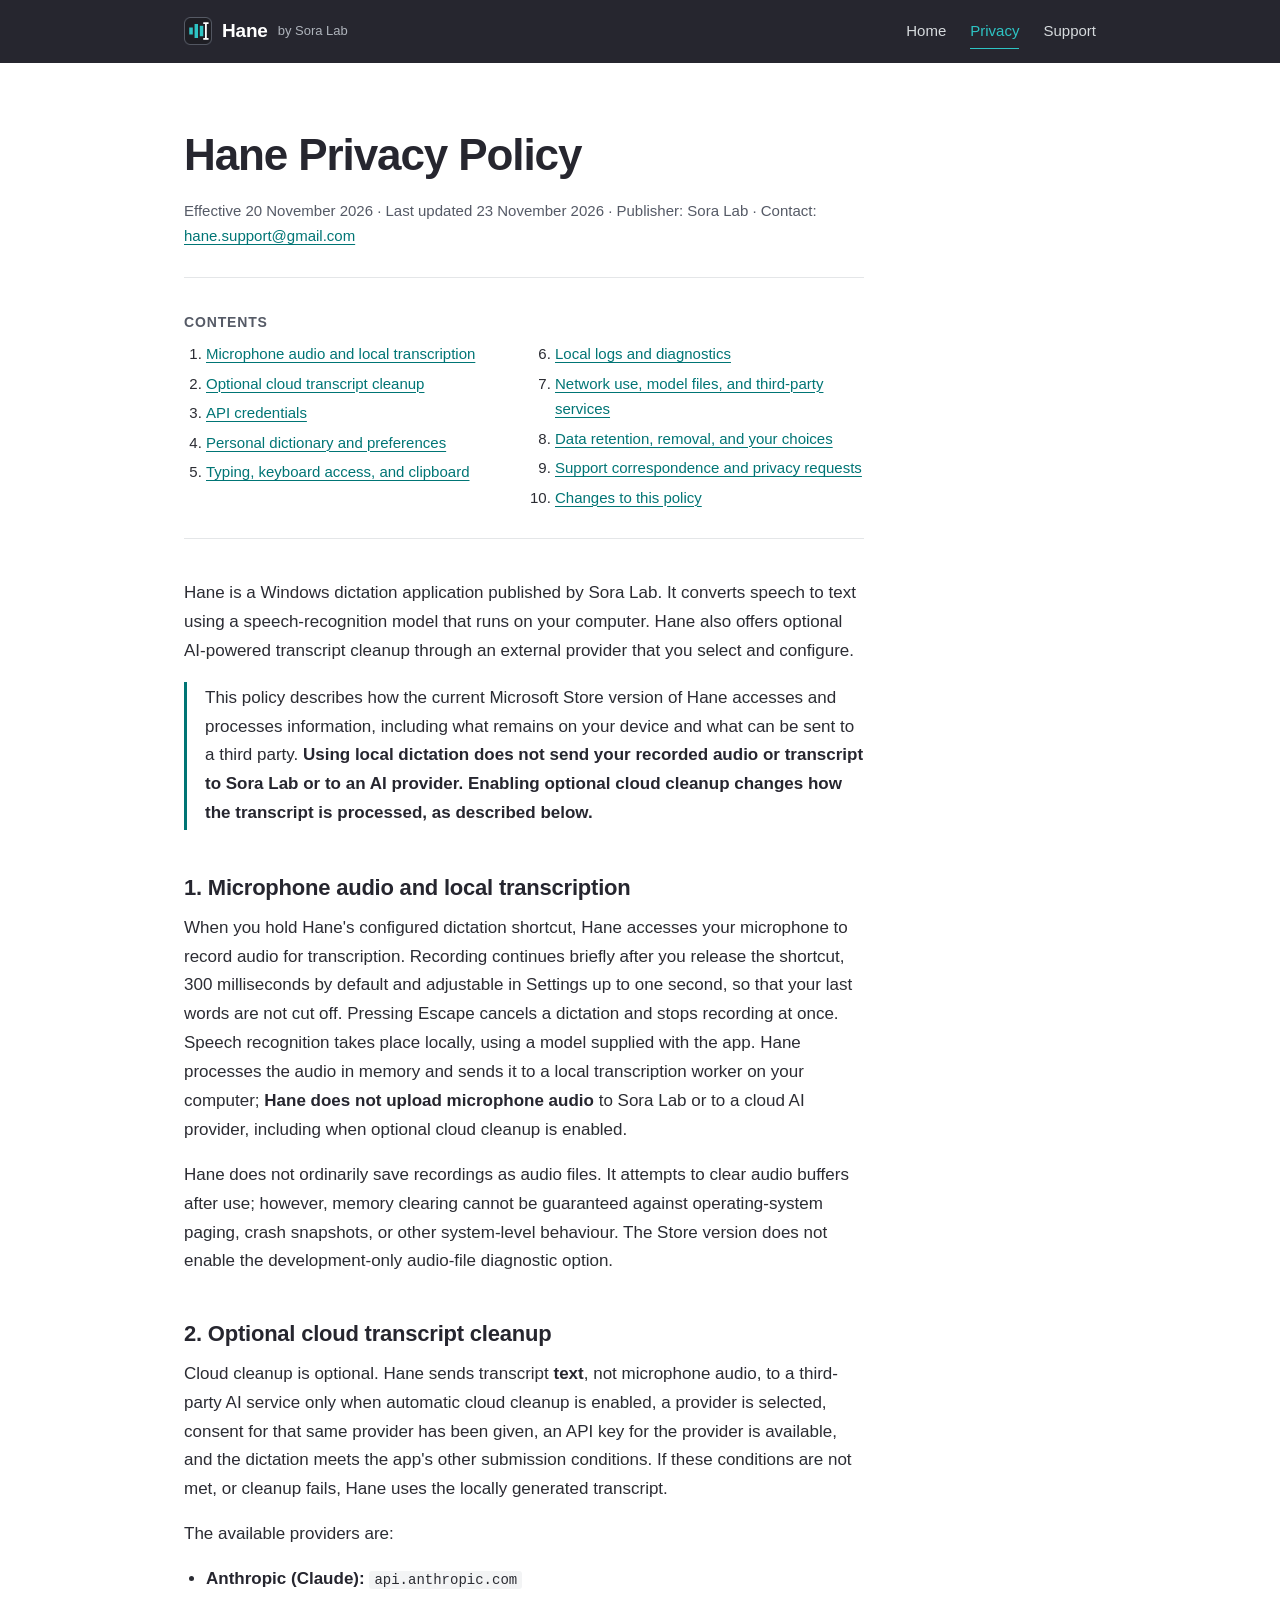
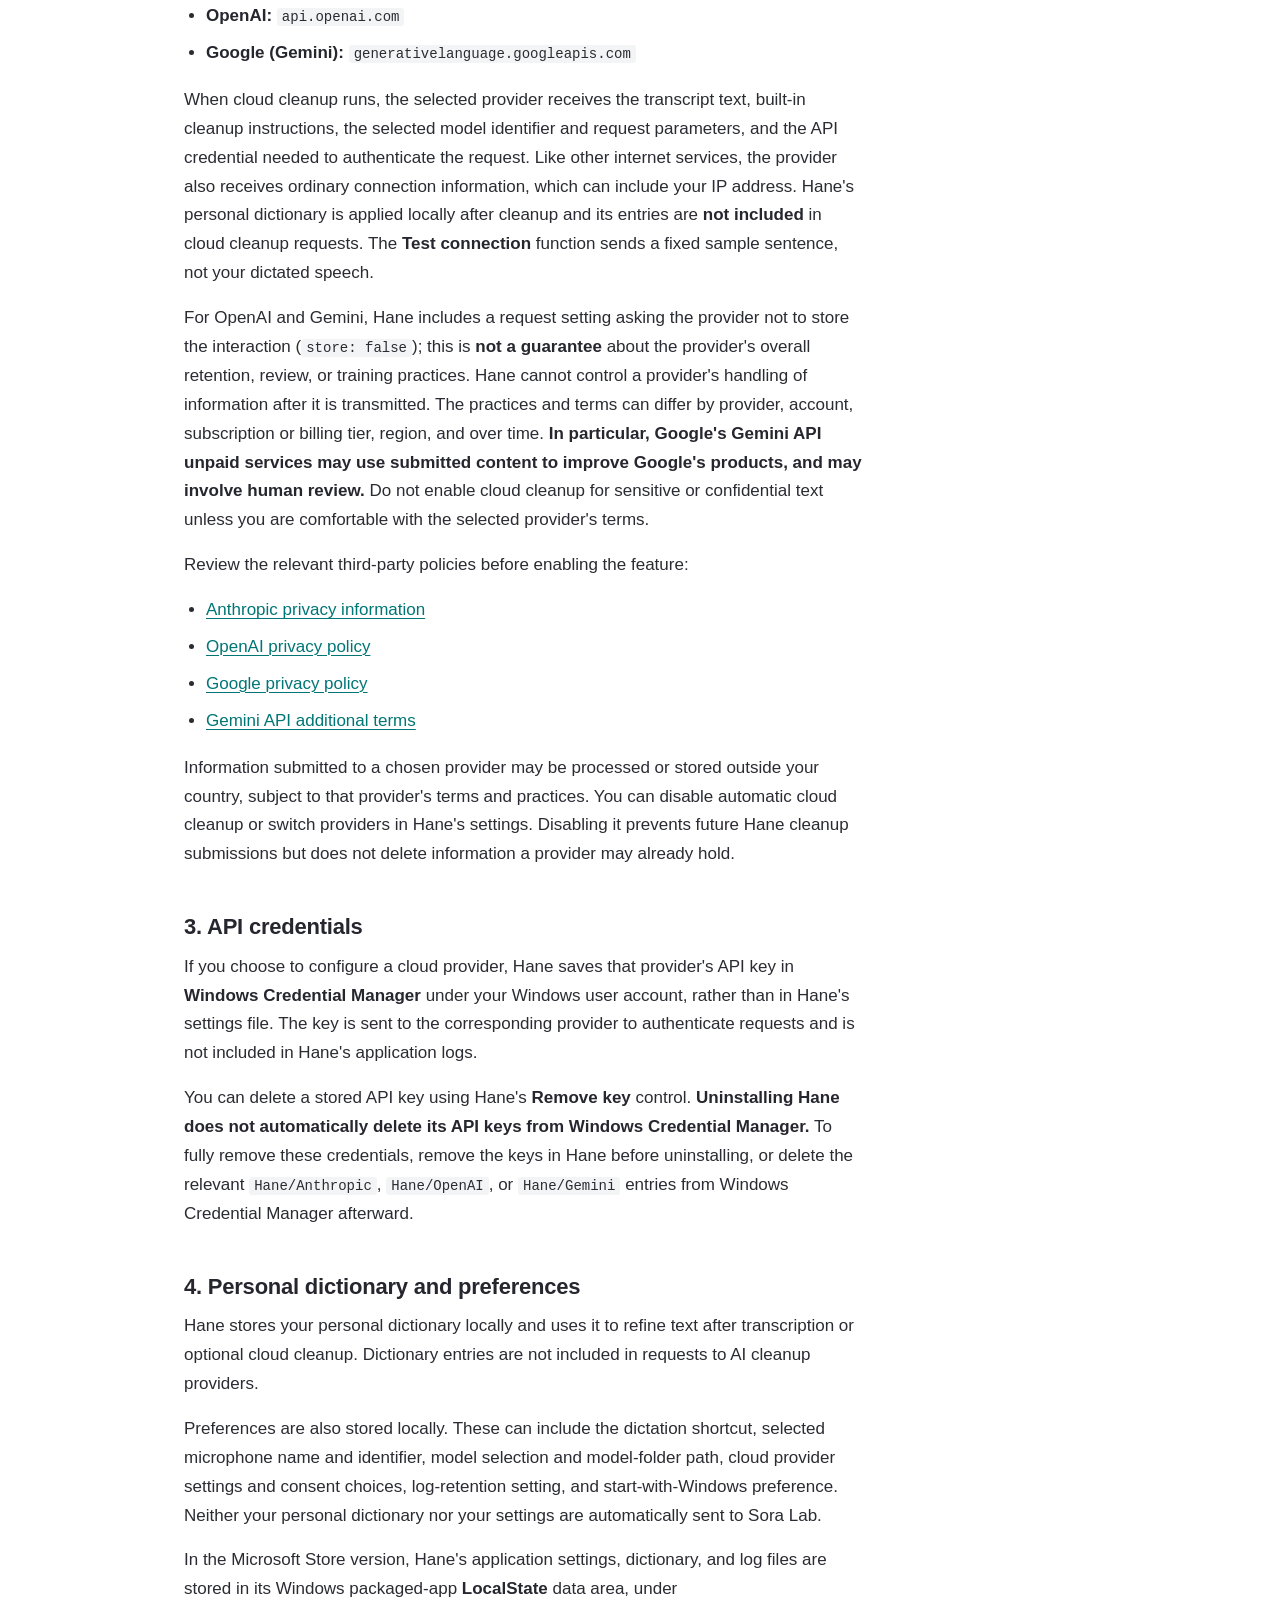
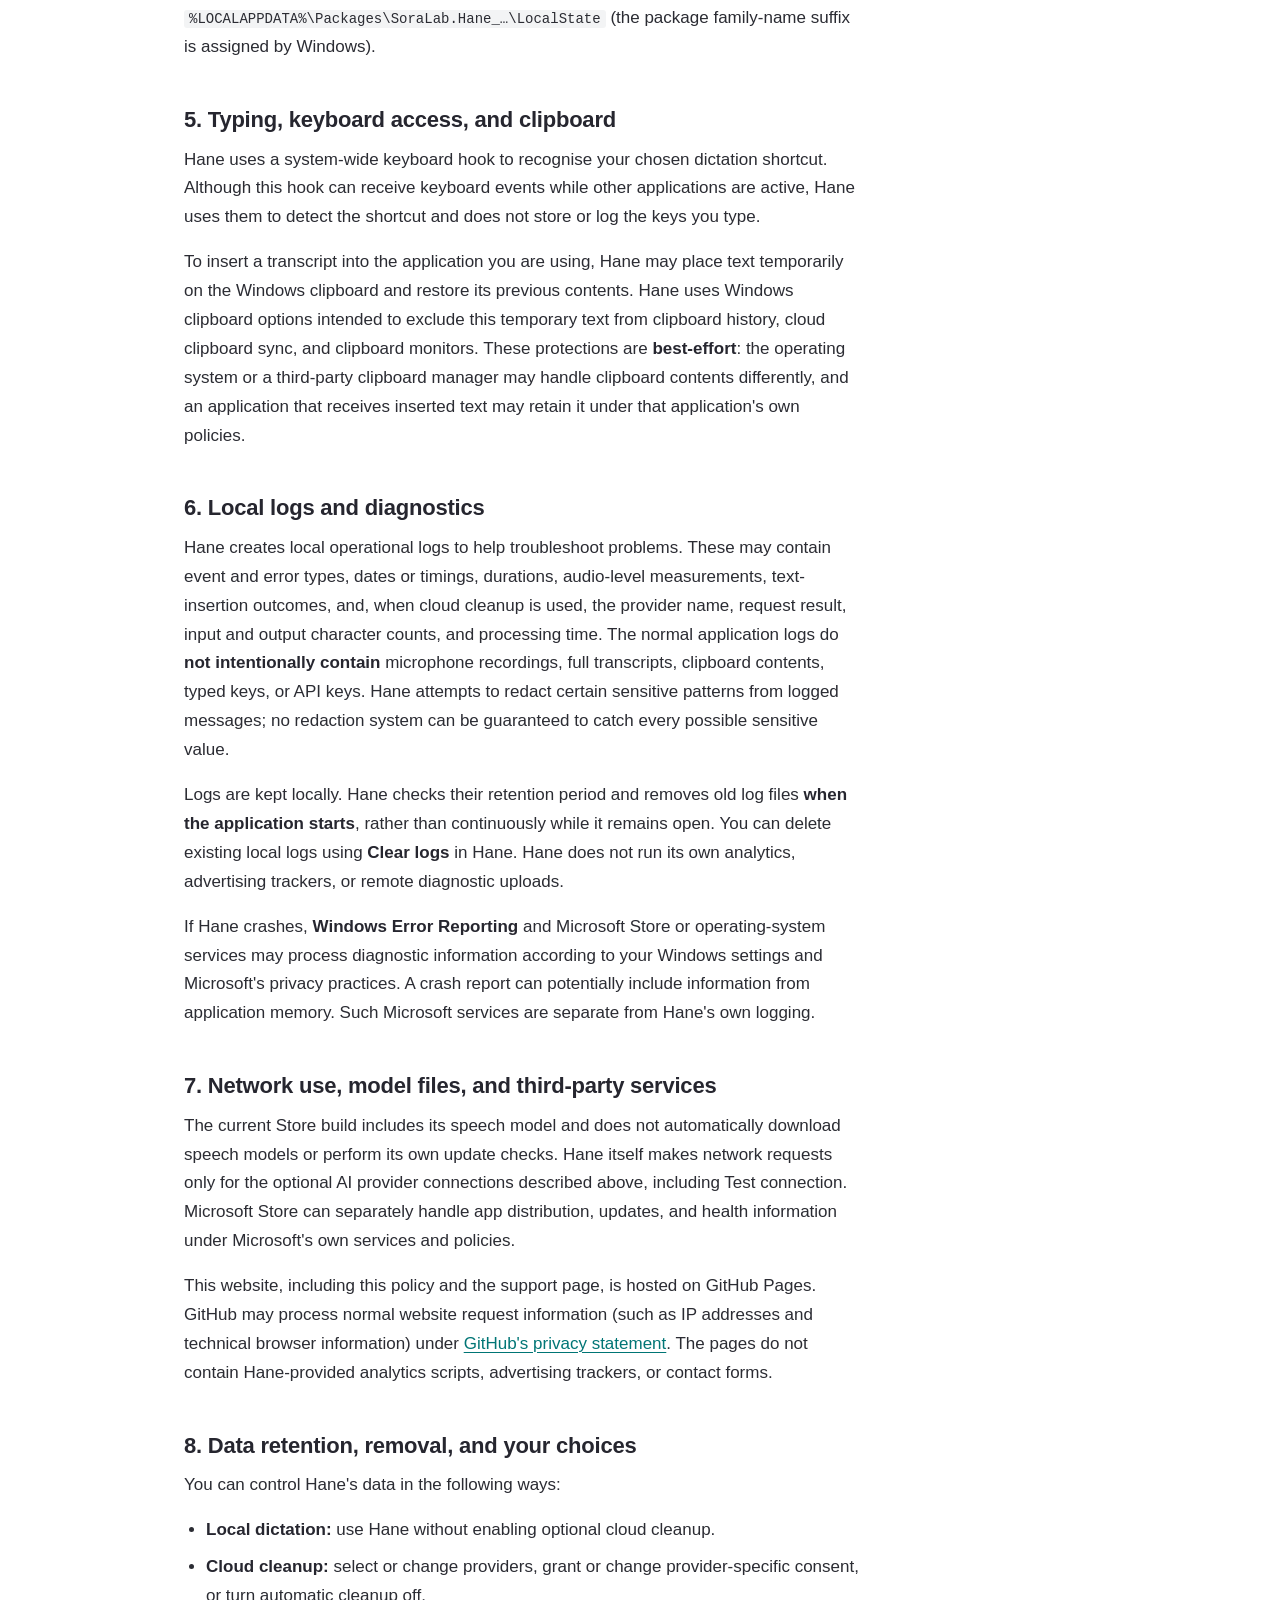
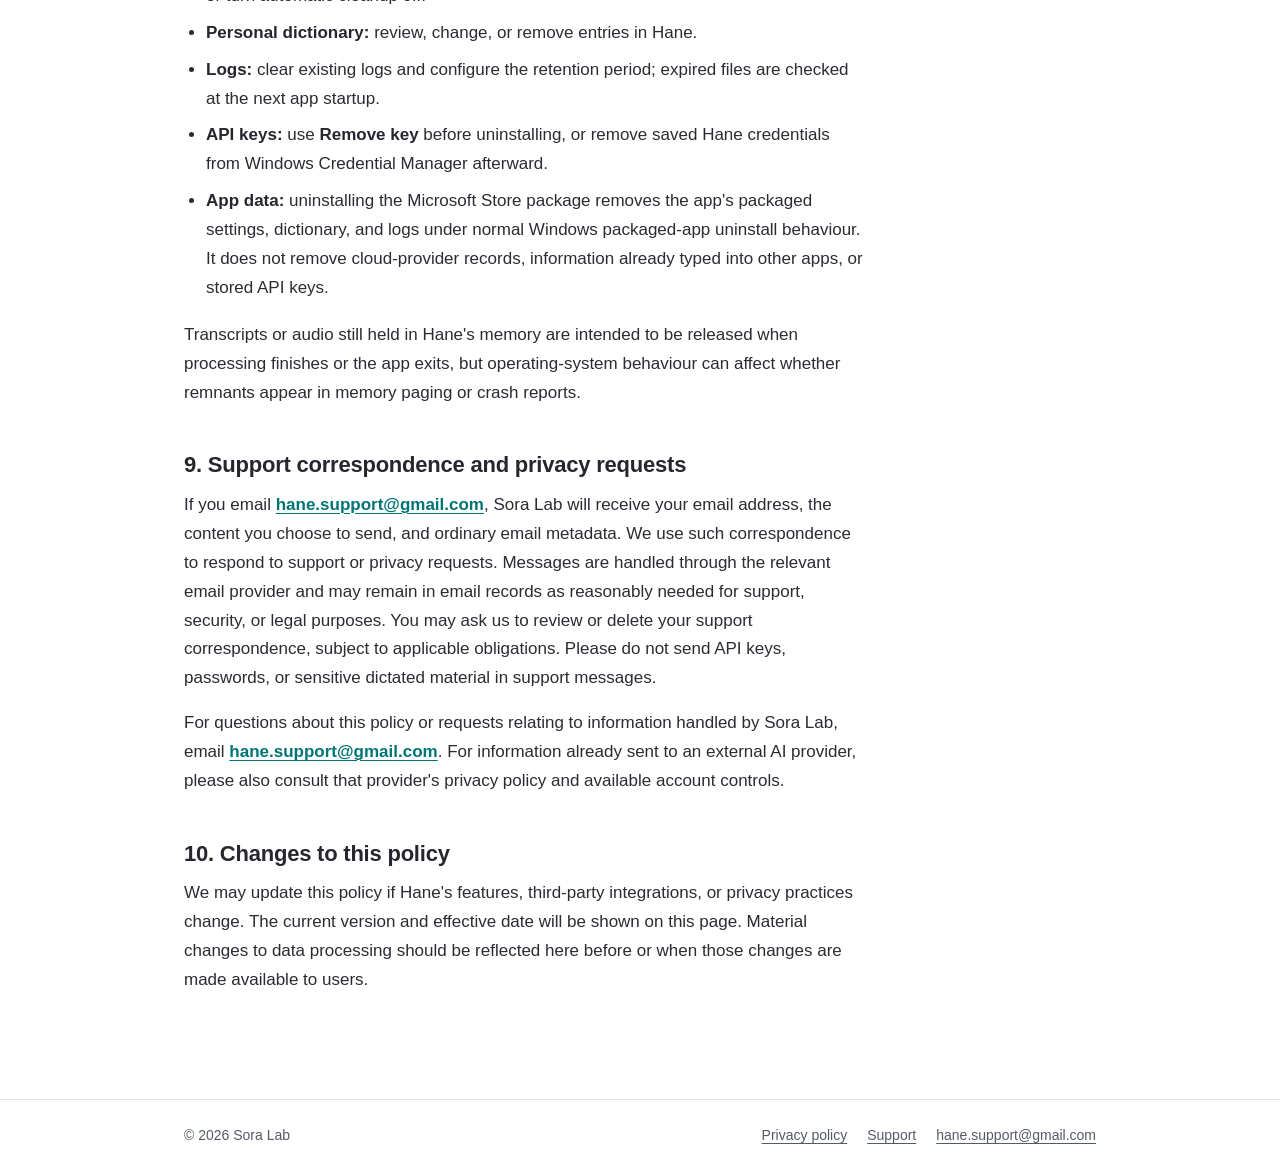
==== commit 7e353004: "Privacy policy: clarify that recording continues briefly after release Section 1 now states that rec" ====
--- a/privacy.html
+++ b/privacy.html
@@ -26,7 +26,7 @@
   <div class="measure">
     <div class="article-head">
       <h1>Hane Privacy Policy</h1>
-      <p class="meta">Effective 20 November 2026 · Publisher: Sora Lab · Contact: <a href="mailto:hane.support@gmail.com">hane.support@gmail.com</a></p>
+      <p class="meta">Effective 20 November 2026 · Last updated 23 November 2026 · Publisher: Sora Lab · Contact: <a href="mailto:hane.support@gmail.com">hane.support@gmail.com</a></p>
     </div>
 
     <nav class="contents" aria-labelledby="contents-title">
@@ -49,7 +49,7 @@
 <p>Hane is a Windows dictation application published by Sora Lab. It converts speech to text using a speech-recognition model that runs on your computer. Hane also offers optional AI-powered transcript cleanup through an external provider that you select and configure.</p>
 <div class="summary"><p>This policy describes how the current Microsoft Store version of Hane accesses and processes information, including what remains on your device and what can be sent to a third party. <strong>Using local dictation does not send your recorded audio or transcript to Sora Lab or to an AI provider. Enabling optional cloud cleanup changes how the transcript is processed, as described below.</strong></p></div>
 <h2 id="1-microphone-audio-and-local-transcription">1. Microphone audio and local transcription</h2>
-<p>When you hold Hane's configured dictation shortcut, Hane accesses your microphone to record audio for transcription. Speech recognition takes place locally, using a model supplied with the app. Hane processes the audio in memory and sends it to a local transcription worker on your computer; <strong>Hane does not upload microphone audio</strong> to Sora Lab or to a cloud AI provider, including when optional cloud cleanup is enabled.</p>
+<p>When you hold Hane's configured dictation shortcut, Hane accesses your microphone to record audio for transcription. Recording continues briefly after you release the shortcut, 300 milliseconds by default and adjustable in Settings up to one second, so that your last words are not cut off. Pressing Escape cancels a dictation and stops recording at once. Speech recognition takes place locally, using a model supplied with the app. Hane processes the audio in memory and sends it to a local transcription worker on your computer; <strong>Hane does not upload microphone audio</strong> to Sora Lab or to a cloud AI provider, including when optional cloud cleanup is enabled.</p>
 <p>Hane does not ordinarily save recordings as audio files. It attempts to clear audio buffers after use; however, memory clearing cannot be guaranteed against operating-system paging, crash snapshots, or other system-level behaviour. The Store version does not enable the development-only audio-file diagnostic option.</p>
 <h2 id="2-optional-cloud-transcript-cleanup">2. Optional cloud transcript cleanup</h2>
 <p>Cloud cleanup is optional. Hane sends transcript <strong>text</strong>, not microphone audio, to a third-party AI service only when automatic cloud cleanup is enabled, a provider is selected, consent for that same provider has been given, an API key for the provider is available, and the dictation meets the app's other submission conditions. If these conditions are not met, or cleanup fails, Hane uses the locally generated transcript.</p>
